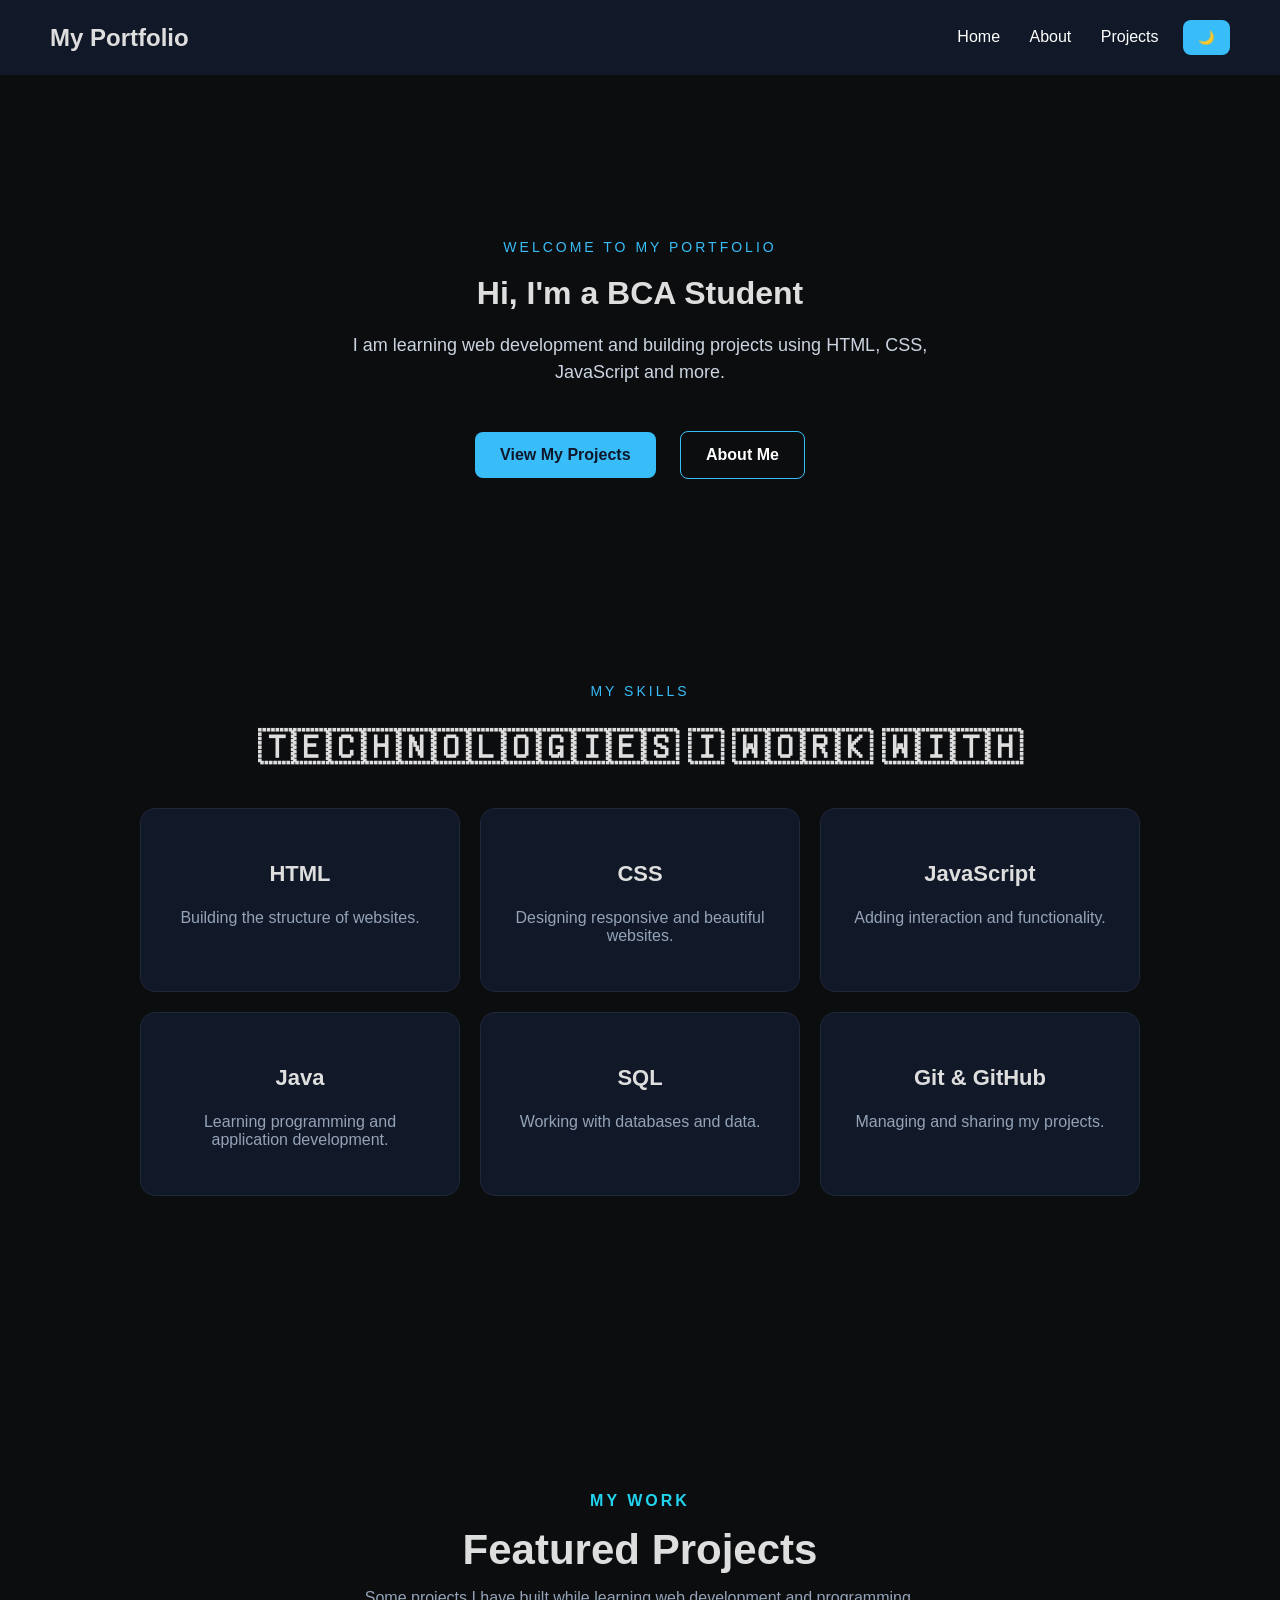
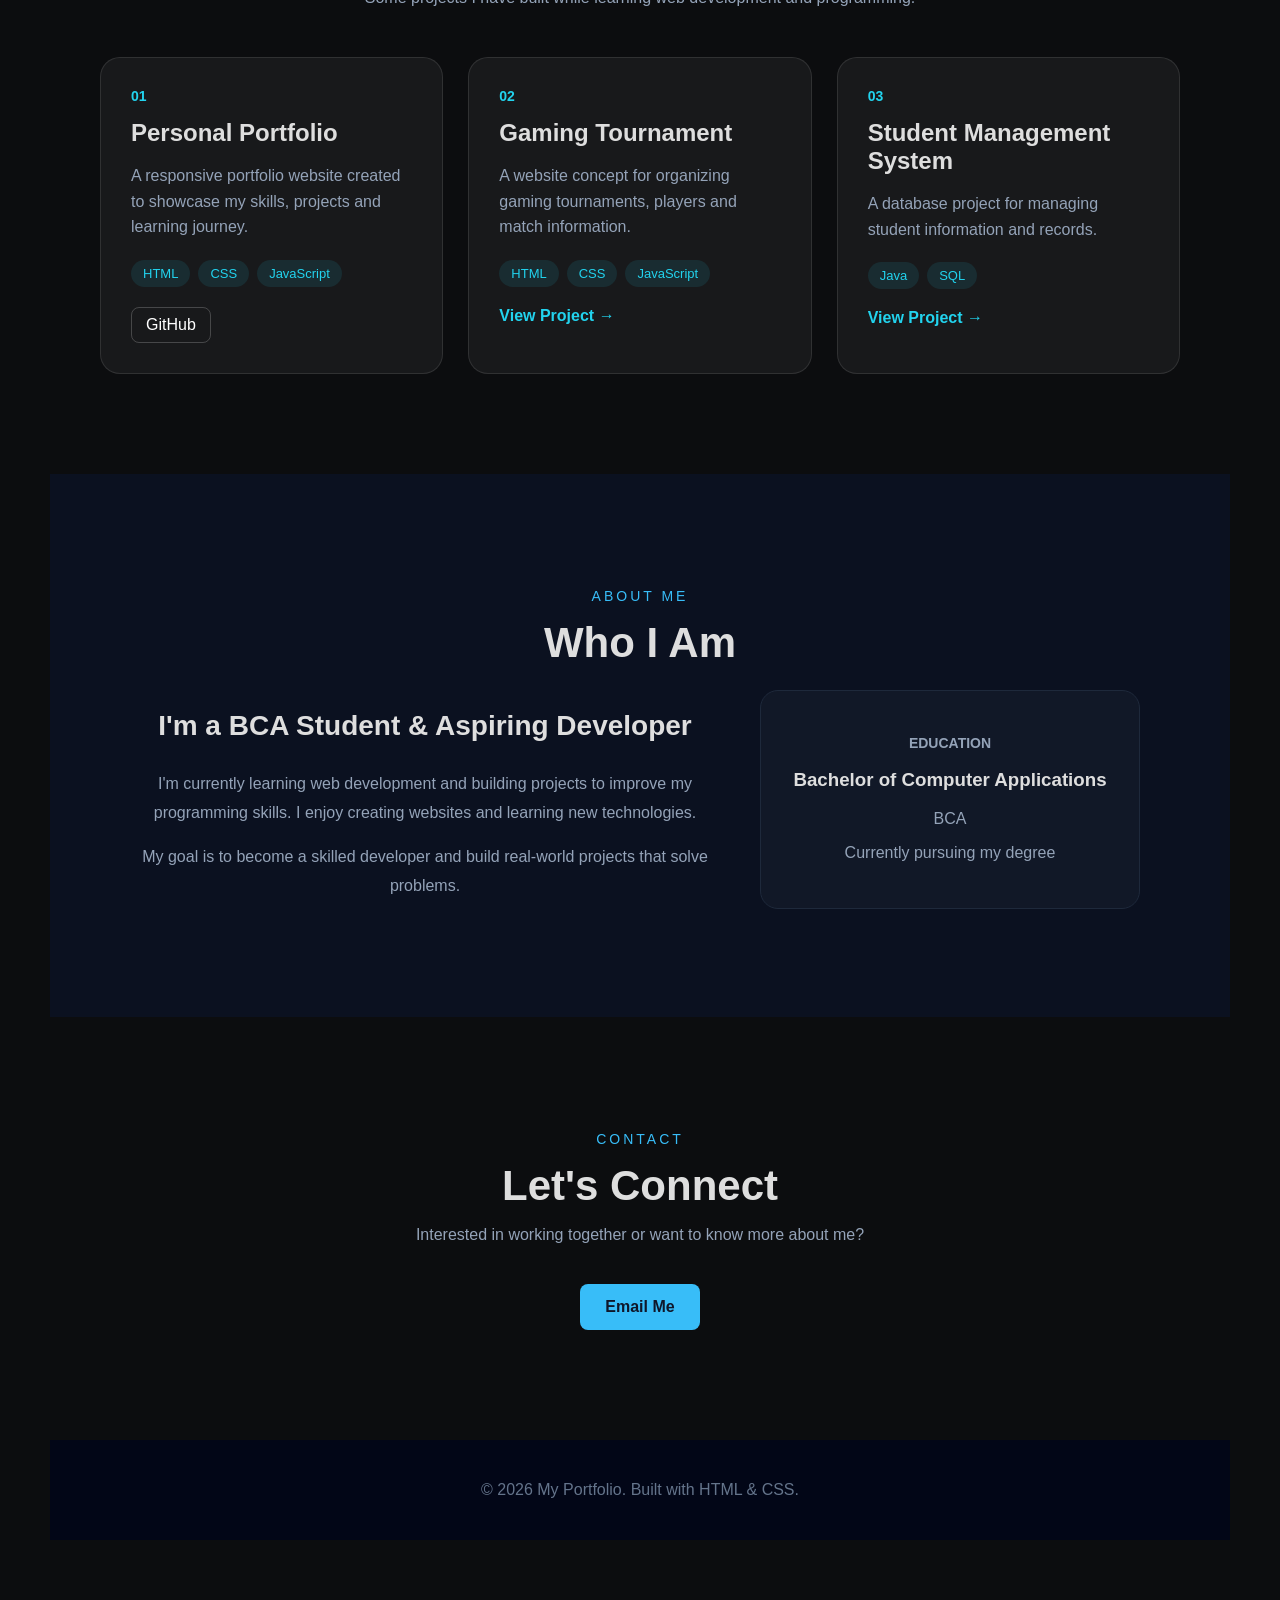
==== index.html @ 9eb013af "Add portfolio and todo project" ====
<!DOCTYPE html>
<html lang="en">
<head>
    <meta charset="UTF-8">
    <meta name="viewport" content="width=device-width, initial-scale=1.0">
    <title>Document</title>
    <link rel="stylesheet" href="style.css">
</head>
<body>
    <nav>
    <h2>My Portfolio</h2>

    <button id="menu-btn">☰</button>

    <div id="nav-links">
        <a href="index.html">Home</a>
        <a href="about.html">About</a>
        <a href="projects.html">Projects</a>

        <button id="theme-btn">🌙</button>
    </div>
</nav>

<section class="hero">

    <p class="welcome">WELCOME TO MY PORTFOLIO</p>

    <h1>Hi, I'm a BCA Student </h1>

    <p class="hero-text">
        I am learning web development and building projects
        using HTML, CSS, JavaScript and more.
    </p>

    <div class="hero-buttons">
        <a href="projects.html" class="btn">View My Projects</a>
        <a href="about.html" class="btn secondary">About Me</a>
    </div>

</section>
<section class="skills">

    <p class="section-title">MY SKILLS</p>

    <h2>🇹​​🇪​​🇨​​🇭​​🇳​​🇴​​🇱​​🇴​​🇬​​🇮​​🇪​​🇸​ ​🇮​ ​🇼​​🇴​​🇷​​🇰​ ​🇼​​🇮​​🇹​​🇭​</h2>

    <div class="skills-container">

        <div class="skill-card">
            <h3>HTML</h3>
            <p>Building the structure of websites.</p>
        </div>

        <div class="skill-card">
            <h3>CSS</h3>
            <p>Designing responsive and beautiful websites.</p>
        </div>

        <div class="skill-card">
            <h3>JavaScript</h3>
            <p>Adding interaction and functionality.</p>
        </div>

        <div class="skill-card">
            <h3>Java</h3>
            <p>Learning programming and application development.</p>
        </div>

        <div class="skill-card">
            <h3>SQL</h3>
            <p>Working with databases and data.</p>
        </div>

        <div class="skill-card">
            <h3>Git & GitHub</h3>
            <p>Managing and sharing my projects.</p>
        </div>

    </div>

</section>
<section class="projects">
    <section class="projects" id="projects">

    <p class="section-label">MY WORK</p>

    <h2>Featured Projects</h2>

    <p class="section-description">
        Some projects I have built while learning web development
        and programming.
    </p>

    <div class="projects-container">

        <!-- Project 1 -->
        <div class="project-card">

            <div class="project-number">01</div>

            <h3>Personal Portfolio</h3>

            <p>
                A responsive portfolio website created to showcase
                my skills, projects and learning journey.
            </p>

            <div class="tech">
                <span>HTML</span>
                <span>CSS</span>
                <span>JavaScript</span>
            </div>

            <div class="project-buttons">

    <a
        href="#"
        class="github-link"
    >
        GitHub
    </a>

</div>
        </div>


        <!-- Project 2 -->
        <div class="project-card">

            <div class="project-number">02</div>

            <h3>Gaming Tournament</h3>

            <p>
                A website concept for organizing gaming tournaments,
                players and match information.
            </p>

            <div class="tech">
                <span>HTML</span>
                <span>CSS</span>
                <span>JavaScript</span>
            </div>

            <a href="projects.html" class="project-link">
                View Project →
            </a>

        </div>


        <!-- Project 3 -->
        <div class="project-card">

            <div class="project-number">03</div>

            <h3>Student Management System</h3>

            <p>
                A database project for managing student information
                and records.
            </p>

            <div class="tech">
                <span>Java</span>
                <span>SQL</span>
            </div>

            <a href="projects.html" class="project-link">
                View Project →
            </a>

        </div>

    </div>

</section>

<section class="about">

    <p class="section-title">ABOUT ME</p>

    <h2>Who I Am</h2>

    <div class="about-container">

        <div class="about-text">
            <h3>I'm a BCA Student & Aspiring Developer</h3>

            <p>
                I'm currently learning web development and
                building projects to improve my programming skills.
                I enjoy creating websites and learning new
                technologies.
            </p>

            <p>
                My goal is to become a skilled developer and
                build real-world projects that solve problems.
            </p>
        </div>

        <div class="education-card">
            <p class="project-number">EDUCATION</p>

            <h3>Bachelor of Computer Applications</h3>

            <p>BCA</p>
            <p>Currently pursuing my degree</p>
        </div>

    </div>

</section>
<section class="contact">

    <p class="section-title">CONTACT</p>

    <h2>Let's Connect</h2>

    <p>
        Interested in working together or want to know more about me?
    </p>

    <a href="mailto:your-shankart563@gmail.com" class="btn">
        Email Me
    </a>

</section>
<footer>
    <p>© 2026 My Portfolio. Built with HTML & CSS.</p>
</footer>
<script src="script.js"></script>
</body>
</html>
---- style.css ----
body {
    margin: 0;
    background-color: #0c0d0f;
    color: rgb(222, 222, 222);
    font-family: Arial, sans-serif;
}

nav {
    display: flex;
    justify-content: space-between;
    align-items: center;
    padding: 20px 50px;
    background-color: #111827;
}

nav h2 {
    margin: 0;
}

nav a {
    color: white;
    text-decoration: none;
    margin-left: 25px;
}

nav a:hover {
    color: #29667f;
}
.hero {
    text-align: center;
    padding: 150px 20px 100px;
}

.welcome {
    color: #38bdf8;
    font-size: 14px;
    letter-spacing: 3px;
}

.hero h1 {
    font-size: 32px;
    margin: 20px 0;
}

.hero-text {
    max-width: 600px;
    margin: auto;
    color: #cbd5e1;
    font-size: 18px;
    line-height: 1.5;
}

.hero-buttons {
    margin-top: 35px;
}

.btn {
    display: inline-block;
    padding: 14px 25px;
    margin: 10px;
    background-color: #38bdf8;
    color: #0f172a;
    text-decoration: none;
    border-radius: 8px;
    font-weight: bold;
}

.btn:hover {
    transform: translateY(-3px);
}

.secondary {
    background-color: transparent;
    color: white;
    border: 1px solid #38bdf8;
}
.skills {
    padding: 80px 50px;
    text-align: center;
}

.section-title {
    color: #38bdf8;
    letter-spacing: 3px;
    font-size: 14px;
}

.skills h2 {
    font-size: 35px;
    margin-bottom: 40px;
}

.skills-container {
    max-width: 1000px;
    margin: auto;
    display: grid;
    grid-template-columns: repeat(3, 1fr);
    gap: 20px;
}

.skill-card {
    background-color: #111827;
    border: 1px solid #1e293b;
    border-radius: 15px;
    padding: 30px;
    transition: 0.3s;
}

.skill-card h3 {
    font-size: 22px;
}

.skill-card p {
    color: #94a3b8;
}

.skill-card:hover {
    transform: translateY(-8px);
    border-color: #38bdf8;
}
.projects {
    padding: 100px 50px;
    text-align: center;
}

.projects h2 {
    font-size: 40px;
    margin-bottom: 50px;
}

.projects-container {
    max-width: 1100px;
    margin: auto;
    display: grid;
    grid-template-columns: repeat(3, 1fr);
    gap: 25px;
}

.project-card {
    background: #111827;
    border: 1px solid #1e293b;
    border-radius: 18px;
    text-align: left;
    transition: 0.3s;
}

.project-content {
    padding: 30px;
}

.project-number {
    color: #38bdf8;
    font-weight: bold;
}

.project-card h3 {
    font-size: 24px;
}

.project-card p {
    color: #94a3b8;
    line-height: 1.6;
}

.tech {
    display: flex;
    flex-wrap: wrap;
    gap: 8px;
    margin: 25px 0;
}

.tech span {
    background: #1e293b;
    color: #38bdf8;
    padding: 6px 10px;
    border-radius: 6px;
    font-size: 13px;
}

.project-link {
    color: white;
    text-decoration: none;
    font-weight: bold;
}

.project-link:hover {
    color: #38bdf8;
}

.project-card:hover {
    transform: translateY(-8px);
    border-color: #38bdf8;
}
.about {
    padding: 100px 50px;
    background: #0b1120;
}

.about > h2,
.about > .section-title {
    text-align: center;
}

.about h2 {
    font-size: 40px;
    margin-bottom: 50px;
}

.about-container {
    max-width: 1000px;
    margin: auto;
    display: grid;
    grid-template-columns: 1.5fr 1fr;
    gap: 50px;
    align-items: center;
}

.about-text h3 {
    font-size: 28px;
}

.about-text p {
    color: #94a3b8;
    line-height: 1.8;
}

.education-card {
    background: #111827;
    border: 1px solid #1e293b;
    padding: 30px;
    border-radius: 18px;
}

.education-card p {
    color: #94a3b8;
}
.contact {
    padding: 100px 20px;
    text-align: center;
}

.contact h2 {
    font-size: 40px;
}

.contact > p:not(.section-title) {
    color: #94a3b8;
    margin-bottom: 30px;
}
footer {
    padding: 25px;
    text-align: center;
    background: #020617;
    color: #64748b;
}
/* Mobile Responsive Design */

@media (max-width: 768px) {

    nav {
        padding: 20px;
        flex-direction: column;
        gap: 15px;
    }

    nav a {
        margin-left: 10px;
        margin-right: 10px;
    }

    .hero {
        padding: 100px 20px 70px;
    }

    .hero h1 {
        font-size: 40px;
    }

    .hero-text {
        font-size: 16px;
    }

    .skills {
        padding: 70px 20px;
    }

    .skills-container {
        grid-template-columns: 1fr;
    }

    .projects {
        padding: 70px 20px;
    }

    .projects-container {
        grid-template-columns: 1fr;
    }

    .about {
        padding: 70px 20px;
    }

    .about-container {
        grid-template-columns: 1fr;
        gap: 30px;
    }

    .contact {
        padding: 70px 20px;
    }

}
#theme-btn {
    padding: 10px 15px;
    border: none;
    border-radius: 8px;
    background: #38bdf8;
    color: white;
    cursor: pointer;
    margin-left: 20px;
}

#theme-btn:hover {
    opacity: 0.8;
}
.light-mode {
    background: rgb(128, 153, 181);
    color: black;
}

.light-mode nav {
    background: #dddddd;
}

.light-mode .skill-card,
.light-mode .project-card,
.light-mode .education-card {
    background: #f0f0f0;
    color: black;
}
#menu-btn {
    display: none;
    background: transparent;
    color: white;
    border: none;
    font-size: 28px;
    cursor: pointer;
}
#menu-btn {
    display: none;
    background: transparent;
    color: white;
    border: none;
    font-size: 28px;
    cursor: pointer;
}
@media (max-width: 768px) {

    nav {
        position: relative;
        flex-direction: row;
        flex-wrap: wrap;
        padding: 20px;
    }

    #menu-btn {
        display: block;
        margin-left: auto;
    }

    #nav-links {
        display: none;
        width: 100%;
        flex-direction: column;
        align-items: center;
        gap: 20px;
        padding: 20px 0;
    }

    #nav-links.active {
        display: flex;
    }

    nav a {
        margin: 0;
    }

    #theme-btn {
        margin-left: 0;
    }

    .hero {
        padding: 80px 20px 70px;
    }

    .hero h1 {
        font-size: 40px;
    }

    .skills-container {
        grid-template-columns: 1fr;
    }

    .projects-container {
        grid-template-columns: 1fr;
    }

    .about-container {
        grid-template-columns: 1fr;
    }
}
.projects {
    padding: 70px 15px;
}

.projects h2 {
    font-size: 32px;
}

.projects-container {
    grid-template-columns: 1fr;
    gap: 20px;
}

.project-content {
    padding: 25px;
}
.projects-page {
    padding: 100px 50px;
    text-align: center;
    min-height: 70vh;
}

.projects-page h1 {
    font-size: 50px;
    margin: 15px 0;
}

.projects-intro {
    max-width: 600px;
    margin: 0 auto 60px;
    color: #94a3b8;
    line-height: 1.7;
}
.projects-page {
    padding: 70px 15px;
}

.projects-page h1 {
    font-size: 38px;
}

.projects-intro {
    font-size: 16px;
}
.projects {
    padding: 100px 50px;
    text-align: center;
}

.section-label {
    color: #22d3ee;
    font-weight: bold;
    letter-spacing: 3px;
}

.projects h2 {
    font-size: 42px;
    margin: 15px 0;
}

.section-description {
    max-width: 600px;
    margin: 0 auto 50px;
    color: #94a3b8;
}

.projects-container {
    max-width: 1100px;
    margin: auto;

    display: grid;
    grid-template-columns: repeat(3, 1fr);

    gap: 25px;
}

.project-card {
    padding: 30px;
    text-align: left;

    background: rgba(255, 255, 255, 0.05);

    border: 1px solid rgba(255, 255, 255, 0.1);

    border-radius: 20px;

    transition: 0.3s;
}

.project-card:hover {
    transform: translateY(-10px);
}

.project-number {
    color: #22d3ee;
    font-size: 14px;
    font-weight: bold;
}

.project-card h3 {
    font-size: 24px;
    margin: 15px 0;
}

.project-card p {
    color: #94a3b8;
    line-height: 1.6;
}

.tech {
    display: flex;
    flex-wrap: wrap;
    gap: 8px;
    margin: 20px 0;
}

.tech span {
    padding: 6px 12px;

    border-radius: 20px;

    background: rgba(34, 211, 238, 0.1);

    color: #22d3ee;

    font-size: 13px;
}

.project-link {
    color: #22d3ee;
    text-decoration: none;
    font-weight: bold;
}
/* =========================
   PROJECTS PAGE
========================= */

.projects-page {
    min-height: 80vh;
    padding: 100px 50px;
    text-align: center;
}

.projects-page h1 {
    font-size: 52px;
    margin: 15px 0;
}

.projects-intro {
    max-width: 650px;
    margin: 0 auto 60px;
    color: #94a3b8;
    line-height: 1.7;
}

.projects-page .projects-container {
    max-width: 1100px;
    margin: 0 auto;

    display: grid;
    grid-template-columns: repeat(3, 1fr);

    gap: 25px;
}

.projects-page .project-card {
    padding: 30px;
    text-align: left;

    background: rgba(255, 255, 255, 0.05);

    border: 1px solid rgba(255, 255, 255, 0.1);

    border-radius: 20px;

    transition: 0.3s ease;
}

.projects-page .project-card:hover {
    transform: translateY(-8px);
}

.projects-page .project-number {
    color: #22d3ee;
    font-weight: bold;
    font-size: 14px;
}

.projects-page .project-card h2 {
    margin: 15px 0;
}

.projects-page .project-card p {
    color: #94a3b8;
    line-height: 1.6;
}

.projects-page .tech {
    display: flex;
    flex-wrap: wrap;
    gap: 8px;
    margin: 20px 0;
}

.projects-page .tech span {
    padding: 6px 12px;

    border-radius: 20px;

    background: rgba(34, 211, 238, 0.1);

    color: #22d3ee;

    font-size: 13px;
}

.projects-page .project-link {
    color: #22d3ee;
    text-decoration: none;
    font-weight: bold;
}

.projects-page .project-link:hover {
    text-decoration: underline;
}
.projects-page {
    padding: 70px 15px;
}

.projects-page h1 {
    font-size: 38px;
}

.projects-intro {
    font-size: 16px;
    margin-bottom: 40px;
}

.projects-page .projects-container {
    grid-template-columns: 1fr;
}

.projects-page .project-card {
    padding: 25px;
}
.project-buttons {
    display: flex;
    align-items: center;
    gap: 15px;
    margin-top: 20px;
}

.github-link {
    display: inline-block;
    padding: 8px 14px;

    border: 1px solid rgba(255, 255, 255, 0.2);
    border-radius: 8px;

    color: white;
    text-decoration: none;

    transition: 0.3s;
}

.github-link:hover {
    border-color: #22d3ee;
    color: #22d3ee;
}
.project-buttons {
    flex-wrap: wrap;
}
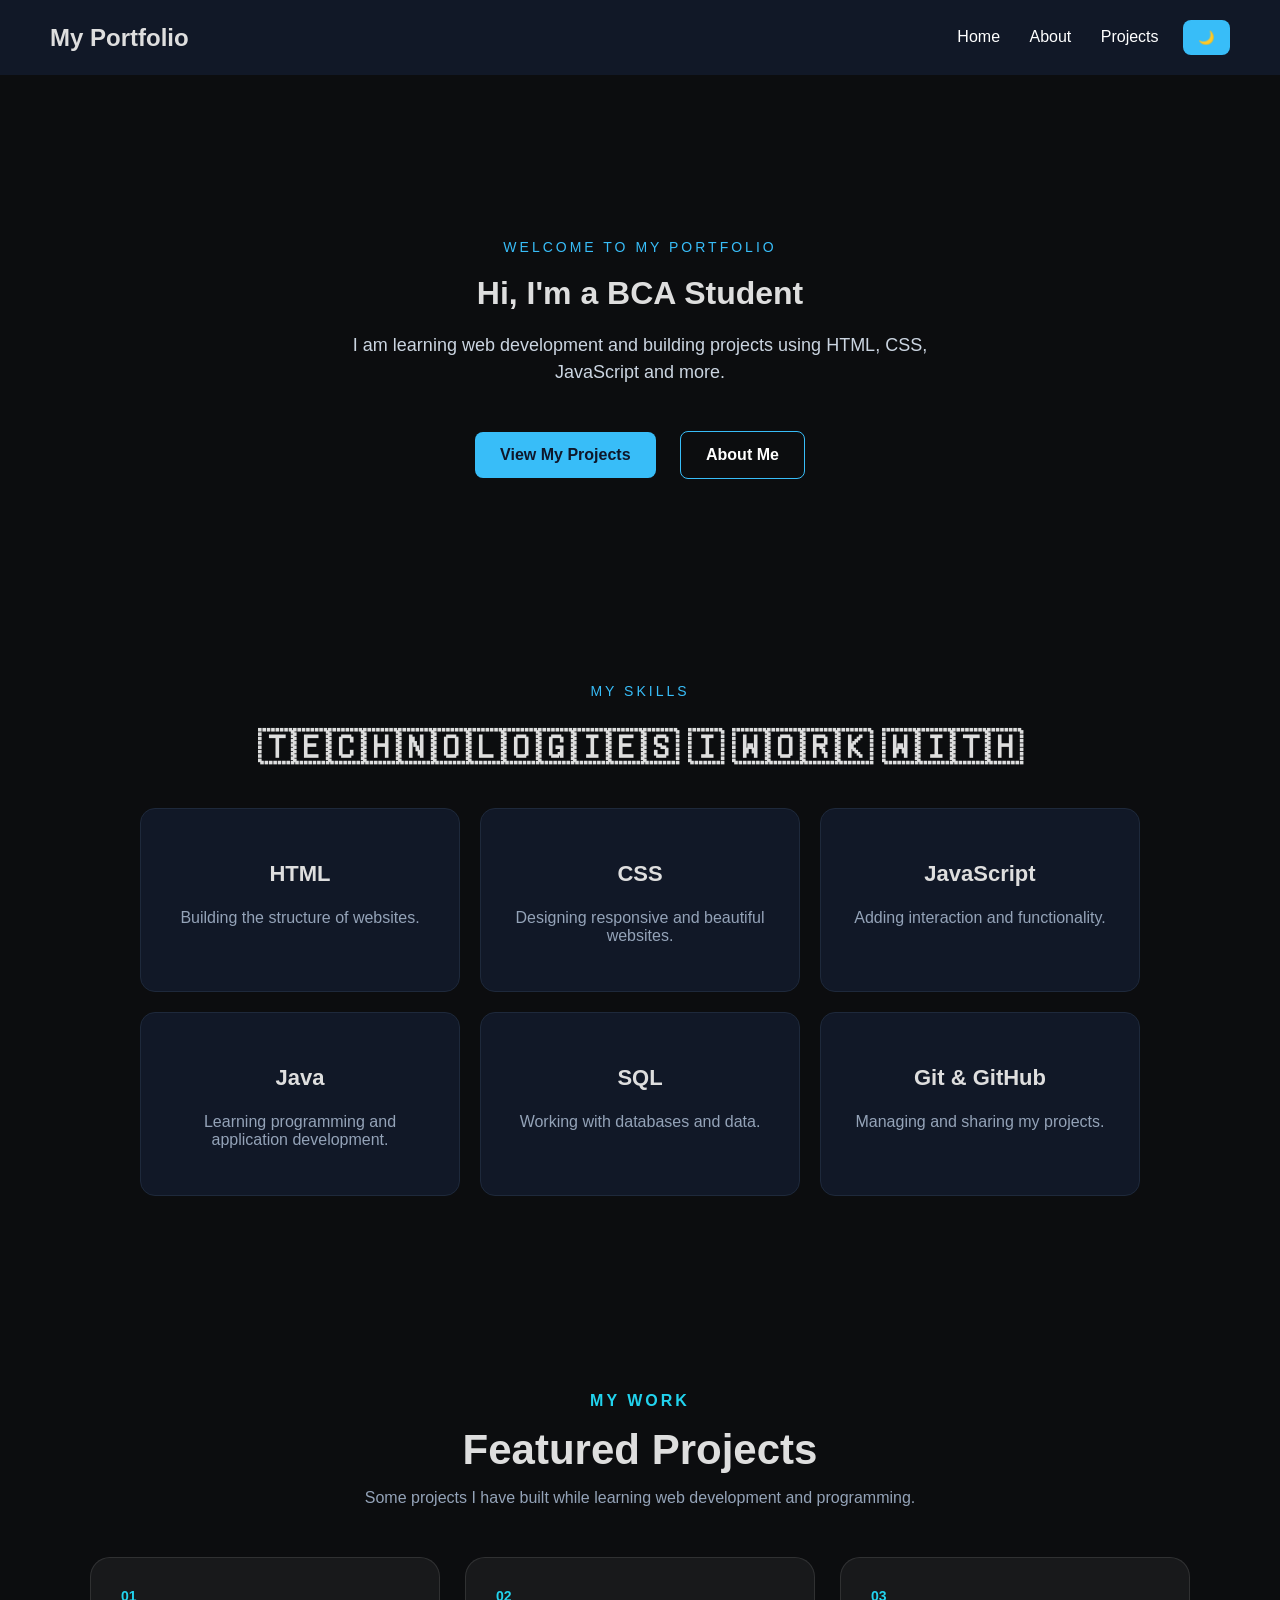
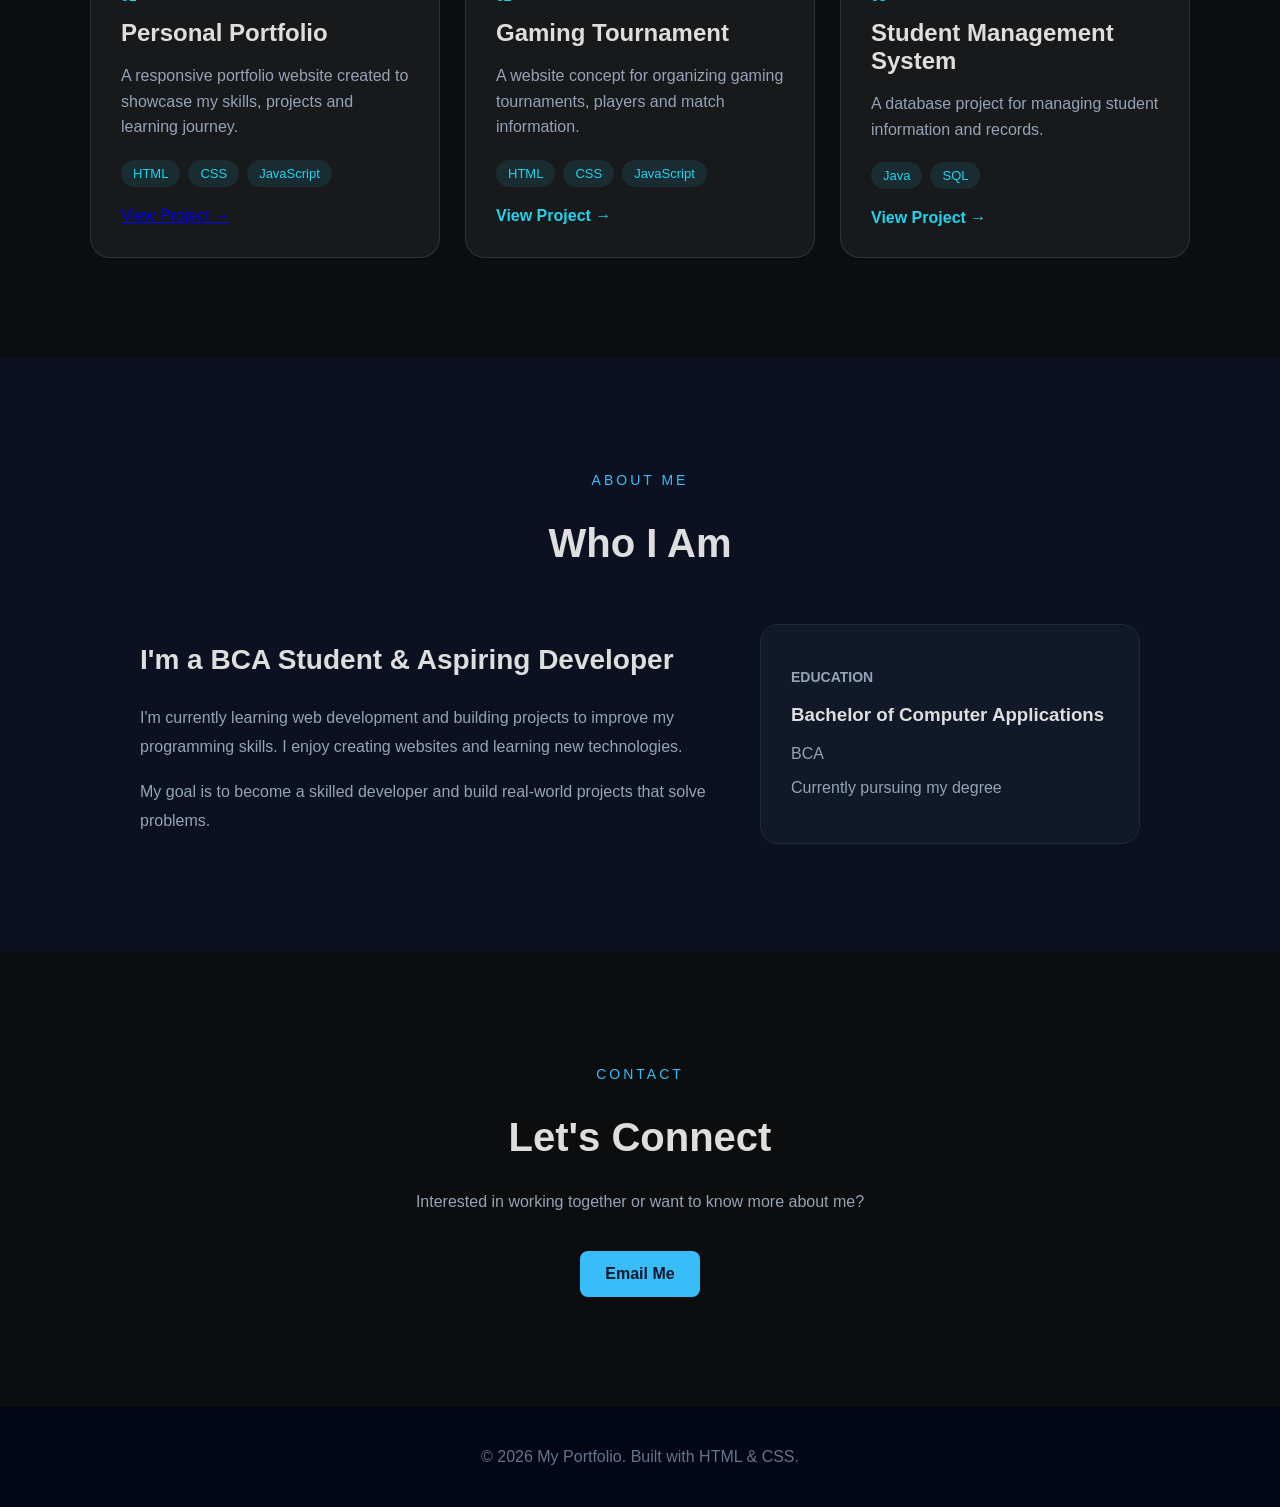
==== commit 01ac92b9: "Update portfolio and todo project" ====
--- a/index.html
+++ b/index.html
@@ -14,7 +14,7 @@
 
     <div id="nav-links">
         <a href="index.html">Home</a>
-        <a href="about.html">About</a>
+        <a href="#about">About</a>
         <a href="projects.html">Projects</a>
 
         <button id="theme-btn">🌙</button>
@@ -79,8 +79,7 @@
     </div>
 
 </section>
-<section class="projects">
-    <section class="projects" id="projects">
+<section class="projects" id="projects">
 
     <p class="section-label">MY WORK</p>
 
@@ -111,17 +110,10 @@
                 <span>JavaScript</span>
             </div>
 
-            <div class="project-buttons">
-
-    <a
-        href="#"
-        class="github-link"
-    >
-        GitHub
-    </a>
-
+<div class="project-buttons">
+    <a href="todo-project/index.html">View Project →</a>
 </div>
-        </div>
+</div>
 
 
         <!-- Project 2 -->
@@ -176,7 +168,7 @@
 
 </section>
 
-<section class="about">
+<section class="about" id="about">
 
     <p class="section-title">ABOUT ME</p>
 
--- a/style.css
+++ b/style.css
@@ -680,4 +680,84 @@
 }
 .project-buttons {
     flex-wrap: wrap;
+}
+
+.project-links {
+    display: flex;
+    gap: 15px;
+    margin-top: 20px;
+}
+
+.project-links a {
+    color: #00ffff;
+    text-decoration: none;
+    font-weight: 600;
+    transition: 0.3s ease;
+}
+
+.project-links a:hover {
+    color: #ffffff;
+    text-decoration: underline;
+}
+
+.project-links {
+    display: flex;
+    gap: 15px;
+    margin-top: 20px;
+}
+
+.project-links a {
+    display: inline-block;
+    padding: 10px 18px;
+    border: 1px solid #00ffff;
+    border-radius: 8px;
+    color: #00ffff;
+    text-decoration: none;
+    font-weight: 600;
+    transition: 0.3s ease;
+}
+
+.project-links a:hover {
+    background: #00ffff;
+    color: #111;
+    box-shadow: 0 0 15px #00ffff;
+}
+
+/* Light theme contrast overrides */
+.light-mode nav a,
+.light-mode #menu-btn {
+    color: #0f172a;
+}
+
+.light-mode .secondary {
+    color: #0f172a;
+}
+
+.light-mode .about {
+    background: #e2e8f0;
+}
+
+.light-mode footer {
+    background: #cbd5e1;
+    color: #334155;
+}
+
+.light-mode .hero-text,
+.light-mode .skill-card p,
+.light-mode .project-card p,
+.light-mode .about-text p,
+.light-mode .education-card p,
+.light-mode .contact > p:not(.section-title),
+.light-mode .section-description,
+.light-mode .projects-intro {
+    color: #475569;
+}
+
+.light-mode .tech span {
+    background: #dbeafe;
+    color: #075985;
+}
+
+.light-mode .project-link {
+    color: #075985;
 }
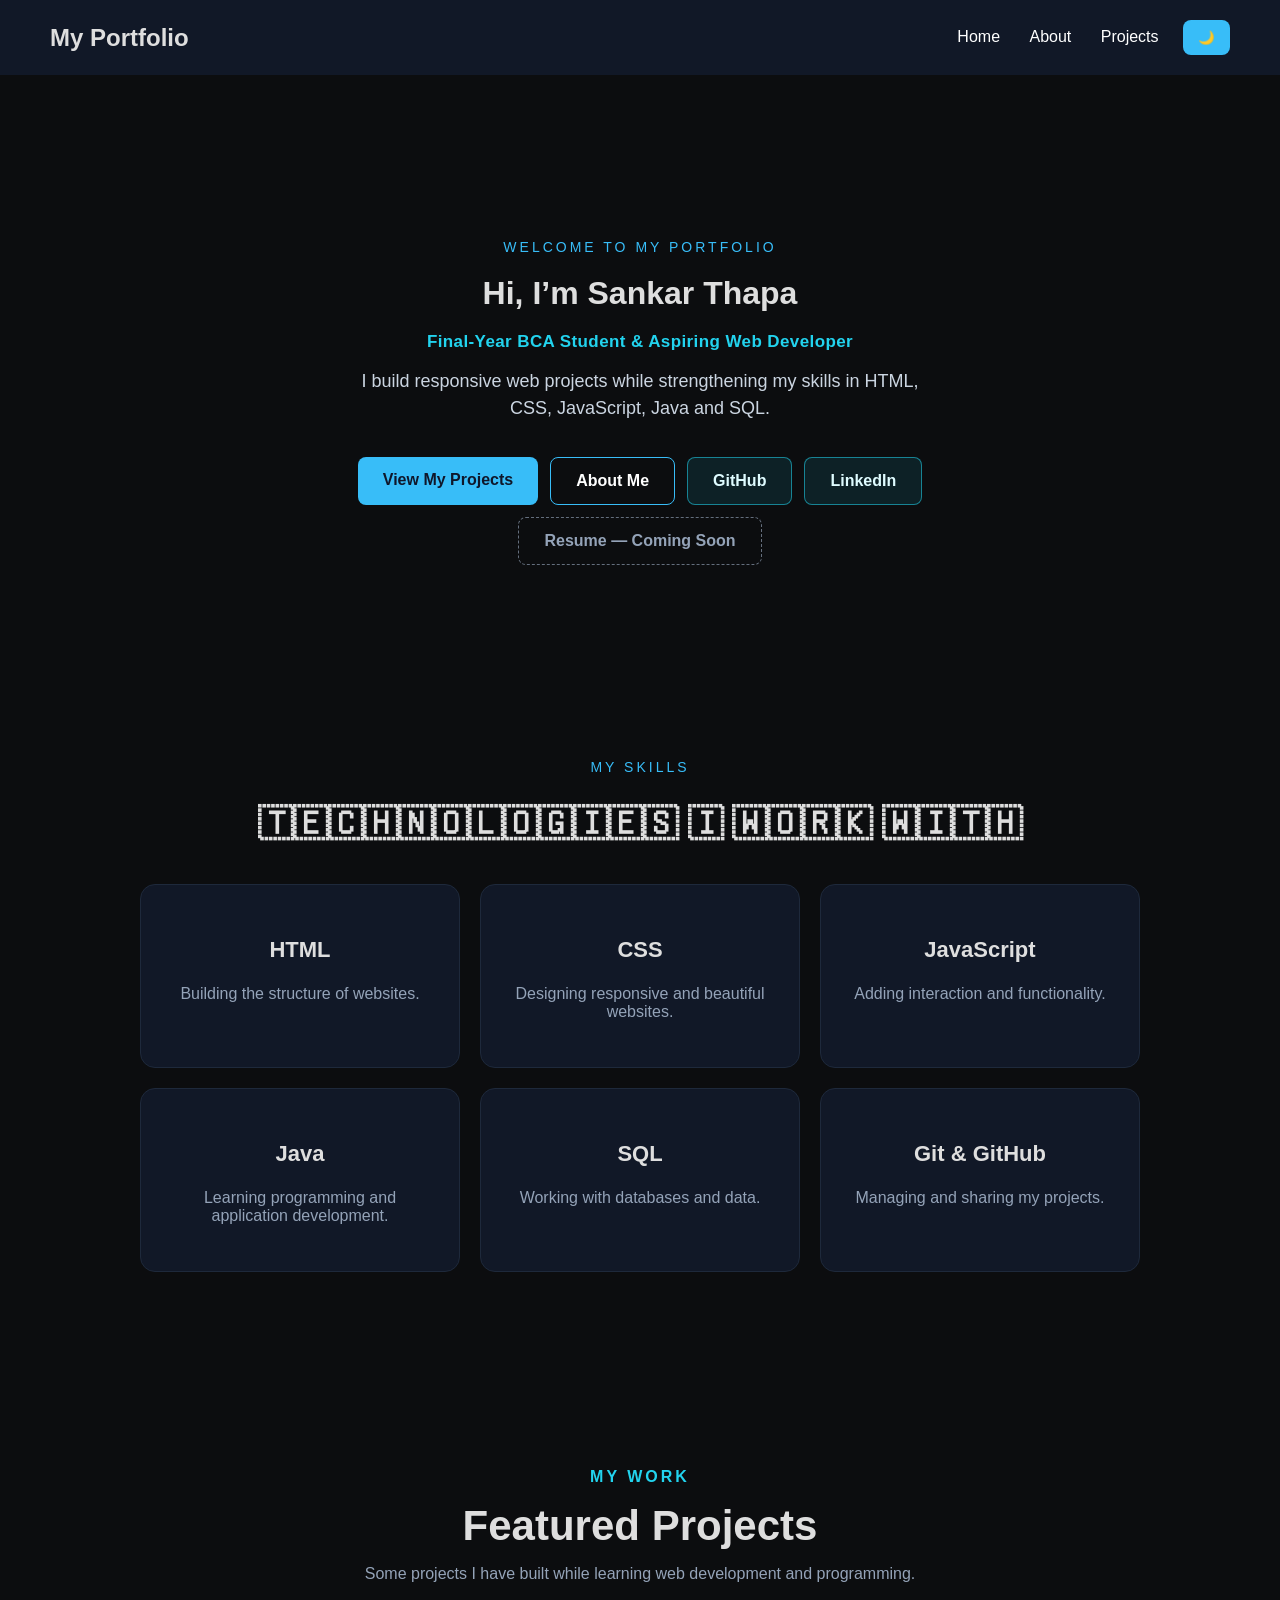
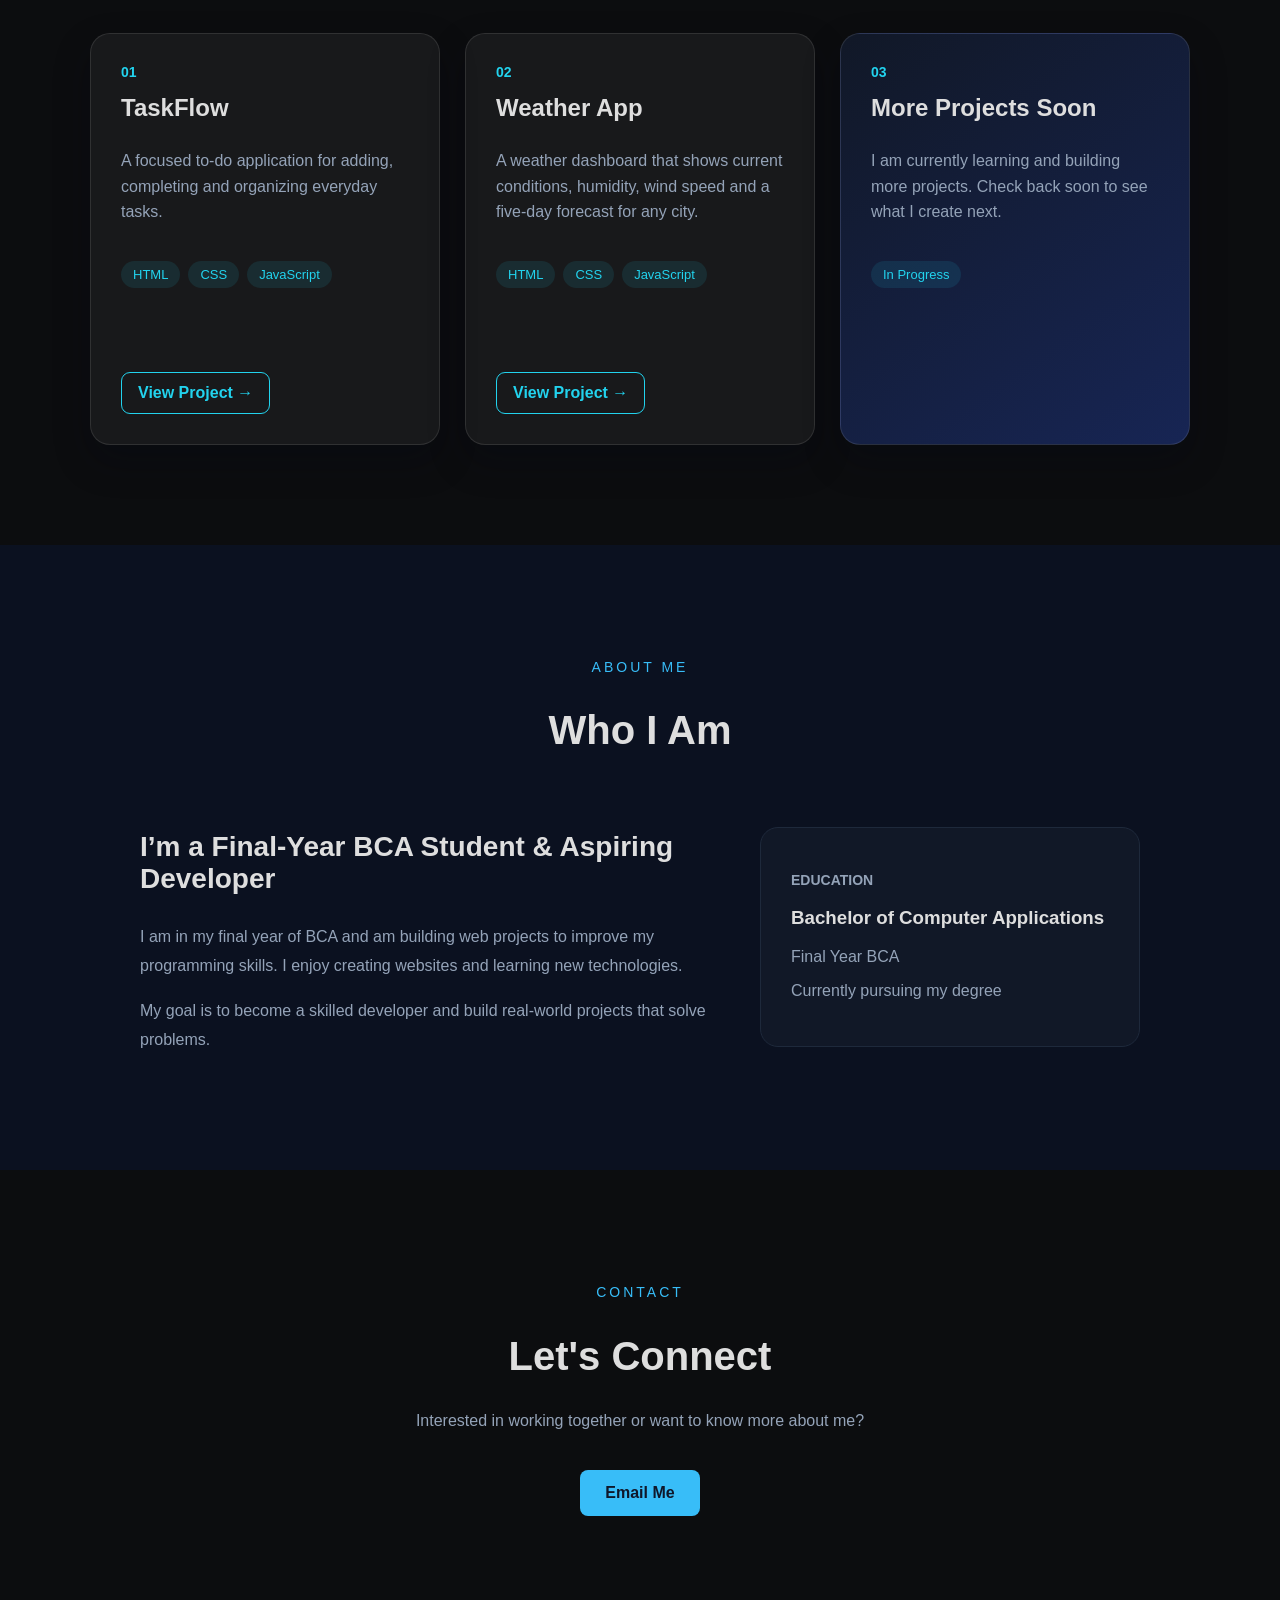
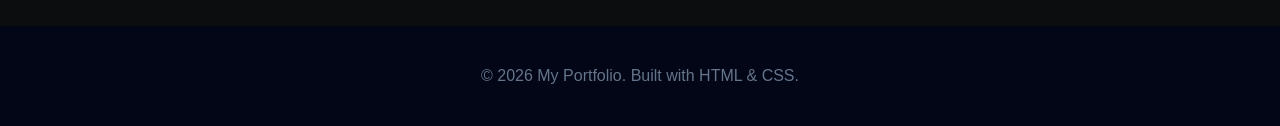
==== commit ceff2e0d: "Add weather app and project previews" ====
--- a/index.html
+++ b/index.html
@@ -3,7 +3,7 @@
 <head>
     <meta charset="UTF-8">
     <meta name="viewport" content="width=device-width, initial-scale=1.0">
-    <title>Document</title>
+    <title>Sankar Thapa | BCA Portfolio</title>
     <link rel="stylesheet" href="style.css">
 </head>
 <body>
@@ -25,16 +25,21 @@
 
     <p class="welcome">WELCOME TO MY PORTFOLIO</p>
 
-    <h1>Hi, I'm a BCA Student </h1>
+    <h1>Hi, I’m Sankar Thapa</h1>
+
+    <p class="hero-role">Final-Year BCA Student &amp; Aspiring Web Developer</p>
 
     <p class="hero-text">
-        I am learning web development and building projects
-        using HTML, CSS, JavaScript and more.
+        I build responsive web projects while strengthening my skills in
+        HTML, CSS, JavaScript, Java and SQL.
     </p>
 
     <div class="hero-buttons">
         <a href="projects.html" class="btn">View My Projects</a>
-        <a href="about.html" class="btn secondary">About Me</a>
+        <a href="#about" class="btn secondary">About Me</a>
+        <a href="https://github.com/maybeShankar" class="btn social-btn" target="_blank" rel="noopener noreferrer">GitHub</a>
+        <a href="https://www.linkedin.com/in/sankar-thapa-2b6131431?utm_source=share_via&utm_content=profile&utm_medium=member_android" class="btn social-btn" target="_blank" rel="noopener noreferrer">LinkedIn</a>
+        <span class="btn resume-soon" aria-disabled="true" title="A resume will be added here soon">Resume — Coming Soon</span>
     </div>
 
 </section>
@@ -92,76 +97,53 @@
 
     <div class="projects-container">
 
-        <!-- Project 1 -->
+        <!-- Project 1: TaskFlow -->
         <div class="project-card">
-
             <div class="project-number">01</div>
-
-            <h3>Personal Portfolio</h3>
-
-            <p>
-                A responsive portfolio website created to showcase
-                my skills, projects and learning journey.
-            </p>
-
+            <h3>TaskFlow</h3>
+            <p>
+                A focused to-do application for adding, completing and
+                organizing everyday tasks.
+            </p>
             <div class="tech">
                 <span>HTML</span>
                 <span>CSS</span>
                 <span>JavaScript</span>
             </div>
-
-<div class="project-buttons">
-    <a href="todo-project/index.html">View Project →</a>
-</div>
-</div>
-
-
-        <!-- Project 2 -->
+            <a href="todo-project/index.html" class="project-link">
+                View Project →
+            </a>
+        </div>
+
+        <!-- Project 2: Weather App -->
         <div class="project-card">
-
             <div class="project-number">02</div>
-
-            <h3>Gaming Tournament</h3>
-
-            <p>
-                A website concept for organizing gaming tournaments,
-                players and match information.
-            </p>
-
+            <h3>Weather App</h3>
+            <p>
+                A weather dashboard that shows current conditions, humidity,
+                wind speed and a five-day forecast for any city.
+            </p>
             <div class="tech">
                 <span>HTML</span>
                 <span>CSS</span>
                 <span>JavaScript</span>
             </div>
-
-            <a href="projects.html" class="project-link">
+            <a href="../weather-app/index.html" class="project-link">
                 View Project →
             </a>
-
-        </div>
-
-
-        <!-- Project 3 -->
+        </div>
+
+        <!-- Project 3: Coming Soon -->
         <div class="project-card">
-
             <div class="project-number">03</div>
-
-            <h3>Student Management System</h3>
-
-            <p>
-                A database project for managing student information
-                and records.
-            </p>
-
+            <h3>More Projects Soon</h3>
+            <p>
+                I am currently learning and building more projects. Check back
+                soon to see what I create next.
+            </p>
             <div class="tech">
-                <span>Java</span>
-                <span>SQL</span>
+                <span>In Progress</span>
             </div>
-
-            <a href="projects.html" class="project-link">
-                View Project →
-            </a>
-
         </div>
 
     </div>
@@ -177,13 +159,12 @@
     <div class="about-container">
 
         <div class="about-text">
-            <h3>I'm a BCA Student & Aspiring Developer</h3>
-
-            <p>
-                I'm currently learning web development and
-                building projects to improve my programming skills.
-                I enjoy creating websites and learning new
-                technologies.
+            <h3>I’m a Final-Year BCA Student & Aspiring Developer</h3>
+
+            <p>
+                I am in my final year of BCA and am building web projects to
+                improve my programming skills. I enjoy creating websites and
+                learning new technologies.
             </p>
 
             <p>
@@ -197,7 +178,7 @@
 
             <h3>Bachelor of Computer Applications</h3>
 
-            <p>BCA</p>
+            <p>Final Year BCA</p>
             <p>Currently pursuing my degree</p>
         </div>
 
--- a/style.css
+++ b/style.css
@@ -760,4 +760,213 @@
 
 .light-mode .project-link {
     color: #075985;
+}
+
+/* Featured project polish */
+.projects .project-card {
+    position: relative;
+    display: flex;
+    min-height: 350px;
+    padding: 30px;
+    flex-direction: column;
+    overflow: hidden;
+    box-shadow: 0 16px 36px rgba(2, 6, 23, 0.28);
+}
+
+.projects .project-card::before {
+    position: absolute;
+    top: 0;
+    right: 0;
+    left: 0;
+    height: 4px;
+    content: "";
+    background: linear-gradient(90deg, #22d3ee, #818cf8);
+    transform: scaleX(0);
+    transform-origin: left;
+    transition: transform 0.3s ease;
+}
+
+.projects .project-card:hover::before {
+    transform: scaleX(1);
+}
+
+.projects .project-card h3 {
+    margin: 14px 0 10px;
+}
+
+.projects .project-card .project-link {
+    width: fit-content;
+    margin-top: auto;
+    padding: 11px 16px;
+    border: 1px solid #22d3ee;
+    border-radius: 9px;
+    color: #22d3ee;
+    transition: background 0.25s ease, color 0.25s ease, transform 0.25s ease;
+}
+
+.projects .project-card .project-link:hover {
+    background: #22d3ee;
+    color: #0f172a;
+    transform: translateX(4px);
+}
+
+.projects .project-card:last-child {
+    background: linear-gradient(145deg, #111827, #172554);
+}
+
+.light-mode .projects .project-card .project-link {
+    color: #075985;
+    border-color: #075985;
+}
+
+.light-mode .projects .project-card .project-link:hover {
+    background: #075985;
+    color: #ffffff;
+}
+
+/* Projects page: responsive layout and richer project cards */
+.projects-page {
+    background:
+        radial-gradient(circle at 10% 10%, rgba(34, 211, 238, 0.12), transparent 30%),
+        radial-gradient(circle at 90% 20%, rgba(129, 140, 248, 0.12), transparent 28%);
+}
+
+.projects-page .projects-container {
+    grid-template-columns: repeat(2, minmax(0, 1fr));
+    max-width: 1000px;
+    align-items: stretch;
+}
+
+.projects-page .project-card {
+    position: relative;
+    display: flex;
+    min-height: 330px;
+    flex-direction: column;
+    border-color: rgba(34, 211, 238, 0.22);
+    box-shadow: 0 18px 40px rgba(2, 6, 23, 0.28);
+}
+
+.projects-page .project-card::before {
+    position: absolute;
+    top: 0;
+    right: 22px;
+    left: 22px;
+    height: 3px;
+    border-radius: 0 0 999px 999px;
+    content: "";
+    background: linear-gradient(90deg, #22d3ee, #818cf8);
+}
+
+.projects-page .project-card h2 {
+    font-size: 28px;
+}
+
+.projects-page .project-links,
+.projects-page .project-buttons {
+    margin-top: auto;
+}
+
+.projects-page .project-links a,
+.projects-page .project-buttons a {
+    padding: 11px 18px;
+    border: 1px solid #22d3ee;
+    border-radius: 9px;
+    color: #22d3ee;
+}
+
+.projects-page .project-links a:hover,
+.projects-page .project-buttons a:hover {
+    background: #22d3ee;
+    color: #0f172a;
+    box-shadow: 0 0 20px rgba(34, 211, 238, 0.38);
+    text-decoration: none;
+}
+
+.light-mode .projects-page {
+    background:
+        radial-gradient(circle at 10% 10%, rgba(14, 165, 233, 0.16), transparent 30%),
+        #f8fafc;
+}
+
+@media (max-width: 700px) {
+    .projects-page .projects-container {
+        grid-template-columns: 1fr;
+    }
+
+    .projects-page .project-card {
+        min-height: 0;
+    }
+}
+
+/* Portfolio identity and professional profile links */
+.hero-role {
+    margin: 0 0 16px;
+    color: #22d3ee;
+    font-size: 17px;
+    font-weight: 700;
+    letter-spacing: 0.4px;
+}
+
+.hero-buttons {
+    display: flex;
+    max-width: 760px;
+    margin: 35px auto 0;
+    flex-wrap: wrap;
+    justify-content: center;
+    gap: 12px;
+}
+
+.hero-buttons .btn {
+    margin: 0;
+}
+
+.social-btn {
+    border: 1px solid rgba(34, 211, 238, 0.55);
+    background: rgba(34, 211, 238, 0.1);
+    color: #dffcff;
+}
+
+.social-btn:hover {
+    background: #22d3ee;
+    color: #0f172a;
+}
+
+.resume-soon {
+    border: 1px dashed rgba(148, 163, 184, 0.65);
+    background: transparent;
+    color: #94a3b8;
+    cursor: not-allowed;
+}
+
+.light-mode .hero-role {
+    color: #075985;
+}
+
+.light-mode .social-btn {
+    border-color: #075985;
+    background: #e0f2fe;
+    color: #075985;
+}
+
+.light-mode .social-btn:hover {
+    background: #075985;
+    color: #ffffff;
+}
+
+@media (max-width: 520px) {
+    .hero-buttons .btn {
+        width: 100%;
+        max-width: 280px;
+    }
+}
+
+.project-image {
+    width: 100%;
+    height: 160px;
+    object-fit: contain;
+    object-position: center;
+    background: #020617;
+    border-radius: 14px;
+    margin-bottom: 20px;
+    display: block;
 }
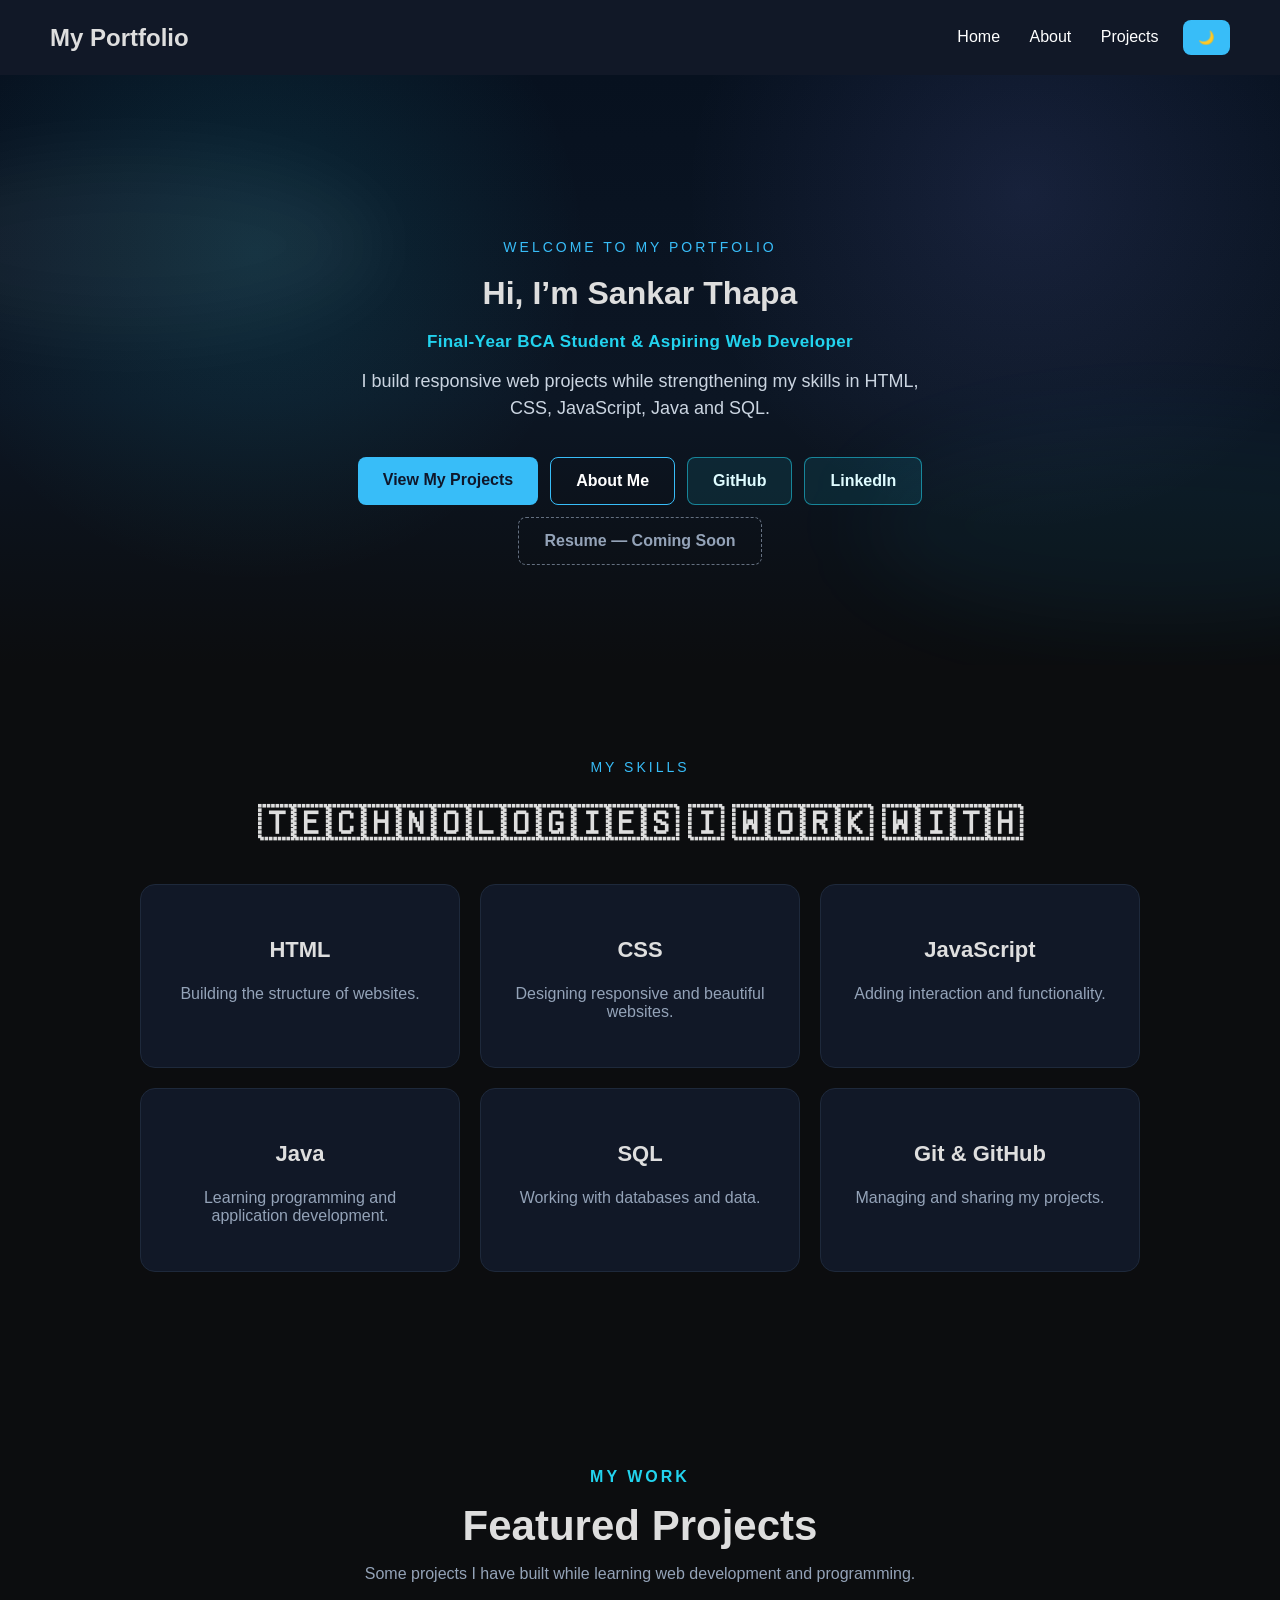
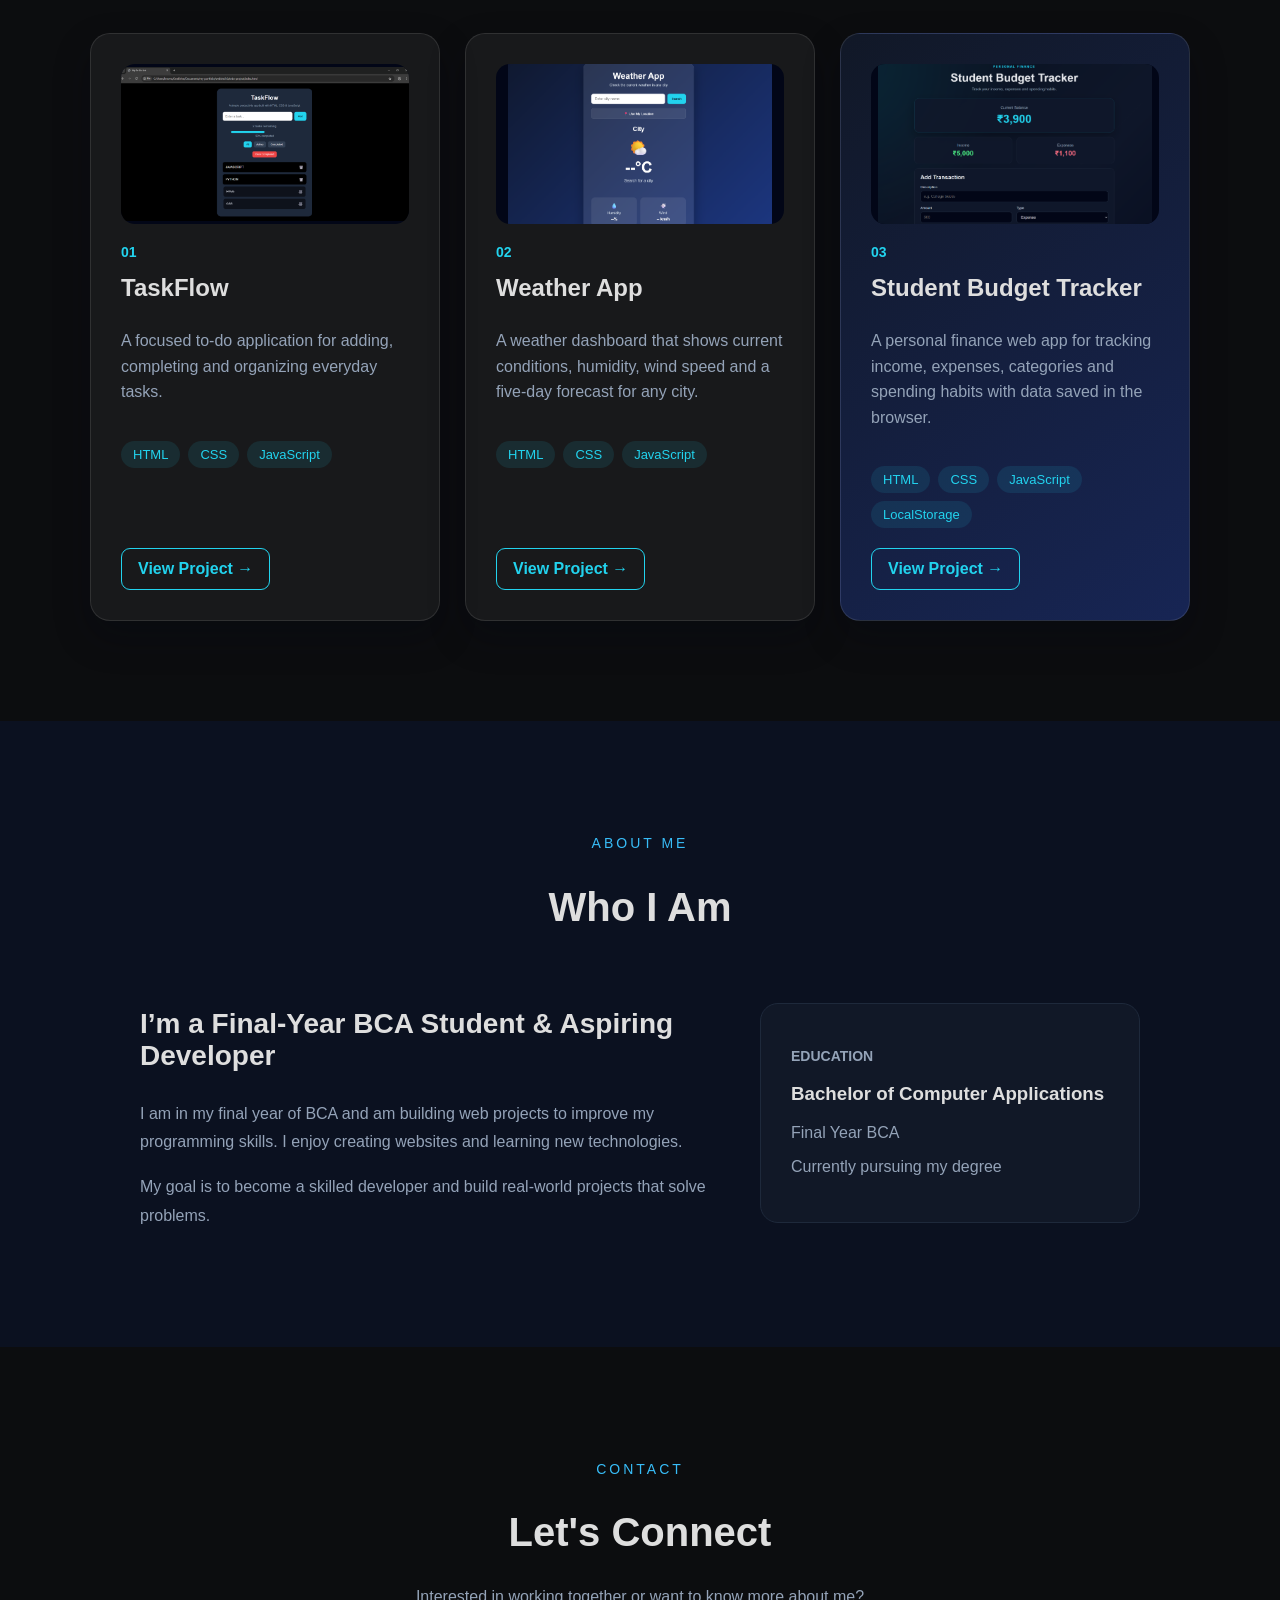
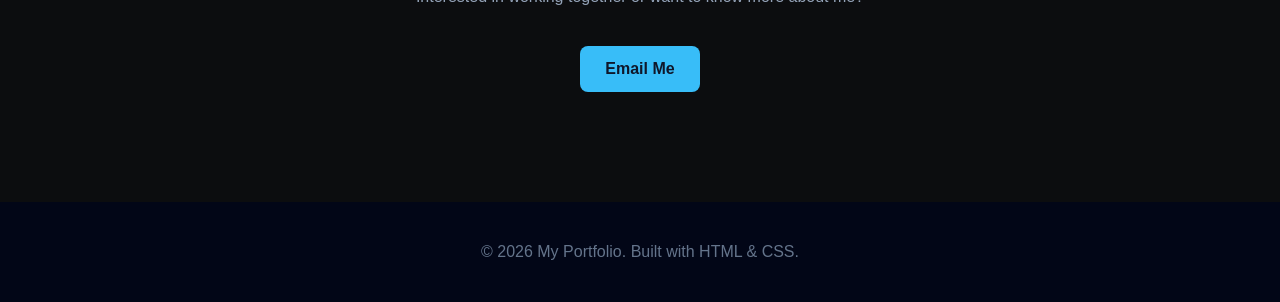
==== commit 92c1b8b1: "Add expense tracker to portfolio" ====
--- a/index.html
+++ b/index.html
@@ -99,6 +99,11 @@
 
         <!-- Project 1: TaskFlow -->
         <div class="project-card">
+            <img
+                src="images/taskflow.png"
+                alt="TaskFlow To-Do App"
+                class="project-image"
+            >
             <div class="project-number">01</div>
             <h3>TaskFlow</h3>
             <p>
@@ -117,6 +122,11 @@
 
         <!-- Project 2: Weather App -->
         <div class="project-card">
+            <img
+                src="images/weather.png"
+                alt="Weather App"
+                class="project-image"
+            >
             <div class="project-number">02</div>
             <h3>Weather App</h3>
             <p>
@@ -128,22 +138,39 @@
                 <span>CSS</span>
                 <span>JavaScript</span>
             </div>
-            <a href="../weather-app/index.html" class="project-link">
+            <a href="weather-app/index.html" class="project-link">
                 View Project →
             </a>
         </div>
 
-        <!-- Project 3: Coming Soon -->
+        <!-- Project 3 -->
         <div class="project-card">
+
+            <img
+                src="images/expense-tracker.png"
+                alt="Student Budget Tracker"
+                class="project-image"
+            >
+
             <div class="project-number">03</div>
-            <h3>More Projects Soon</h3>
-            <p>
-                I am currently learning and building more projects. Check back
-                soon to see what I create next.
-            </p>
+
+            <h3>Student Budget Tracker</h3>
+
+            <p>
+                A personal finance web app for tracking income, expenses,
+                categories and spending habits with data saved in the browser.
+            </p>
+
             <div class="tech">
-                <span>In Progress</span>
+                <span>HTML</span>
+                <span>CSS</span>
+                <span>JavaScript</span>
+                <span>LocalStorage</span>
             </div>
+
+            <a href="expense-tracker/index.html" class="project-link">
+                View Project →
+            </a>
         </div>
 
     </div>
--- a/style.css
+++ b/style.css
@@ -1,745 +1,742 @@
 body {
-    margin: 0;
-    background-color: #0c0d0f;
-    color: rgb(222, 222, 222);
-    font-family: Arial, sans-serif;
+  margin: 0;
+  background-color: #0c0d0f;
+  color: rgb(222, 222, 222);
+  font-family: Arial, sans-serif;
 }
 
 nav {
-    display: flex;
-    justify-content: space-between;
-    align-items: center;
-    padding: 20px 50px;
-    background-color: #111827;
+  display: flex;
+  justify-content: space-between;
+  align-items: center;
+  padding: 20px 50px;
+  background-color: #111827;
 }
 
 nav h2 {
-    margin: 0;
+  margin: 0;
 }
 
 nav a {
-    color: white;
-    text-decoration: none;
-    margin-left: 25px;
+  color: white;
+  text-decoration: none;
+  margin-left: 25px;
 }
 
 nav a:hover {
-    color: #29667f;
+  color: #29667f;
 }
 .hero {
-    text-align: center;
-    padding: 150px 20px 100px;
+  text-align: center;
+  padding: 150px 20px 100px;
 }
 
 .welcome {
-    color: #38bdf8;
-    font-size: 14px;
-    letter-spacing: 3px;
+  color: #38bdf8;
+  font-size: 14px;
+  letter-spacing: 3px;
 }
 
 .hero h1 {
-    font-size: 32px;
-    margin: 20px 0;
+  font-size: 32px;
+  margin: 20px 0;
 }
 
 .hero-text {
-    max-width: 600px;
-    margin: auto;
-    color: #cbd5e1;
-    font-size: 18px;
-    line-height: 1.5;
+  max-width: 600px;
+  margin: auto;
+  color: #cbd5e1;
+  font-size: 18px;
+  line-height: 1.5;
 }
 
 .hero-buttons {
-    margin-top: 35px;
+  margin-top: 35px;
 }
 
 .btn {
-    display: inline-block;
-    padding: 14px 25px;
-    margin: 10px;
-    background-color: #38bdf8;
-    color: #0f172a;
-    text-decoration: none;
-    border-radius: 8px;
-    font-weight: bold;
+  display: inline-block;
+  padding: 14px 25px;
+  margin: 10px;
+  background-color: #38bdf8;
+  color: #0f172a;
+  text-decoration: none;
+  border-radius: 8px;
+  font-weight: bold;
 }
 
 .btn:hover {
-    transform: translateY(-3px);
+  transform: translateY(-3px);
 }
 
 .secondary {
-    background-color: transparent;
-    color: white;
-    border: 1px solid #38bdf8;
+  background-color: transparent;
+  color: white;
+  border: 1px solid #38bdf8;
 }
 .skills {
-    padding: 80px 50px;
-    text-align: center;
+  padding: 80px 50px;
+  text-align: center;
 }
 
 .section-title {
-    color: #38bdf8;
-    letter-spacing: 3px;
-    font-size: 14px;
+  color: #38bdf8;
+  letter-spacing: 3px;
+  font-size: 14px;
 }
 
 .skills h2 {
-    font-size: 35px;
-    margin-bottom: 40px;
+  font-size: 35px;
+  margin-bottom: 40px;
 }
 
 .skills-container {
-    max-width: 1000px;
-    margin: auto;
-    display: grid;
-    grid-template-columns: repeat(3, 1fr);
-    gap: 20px;
+  max-width: 1000px;
+  margin: auto;
+  display: grid;
+  grid-template-columns: repeat(3, 1fr);
+  gap: 20px;
 }
 
 .skill-card {
-    background-color: #111827;
-    border: 1px solid #1e293b;
-    border-radius: 15px;
-    padding: 30px;
-    transition: 0.3s;
+  background-color: #111827;
+  border: 1px solid #1e293b;
+  border-radius: 15px;
+  padding: 30px;
+  transition: 0.3s;
 }
 
 .skill-card h3 {
-    font-size: 22px;
+  font-size: 22px;
 }
 
 .skill-card p {
-    color: #94a3b8;
+  color: #94a3b8;
 }
 
 .skill-card:hover {
-    transform: translateY(-8px);
-    border-color: #38bdf8;
+  transform: translateY(-8px);
+  border-color: #38bdf8;
 }
 .projects {
-    padding: 100px 50px;
-    text-align: center;
+  padding: 100px 50px;
+  text-align: center;
 }
 
 .projects h2 {
-    font-size: 40px;
-    margin-bottom: 50px;
+  font-size: 40px;
+  margin-bottom: 50px;
 }
 
 .projects-container {
-    max-width: 1100px;
-    margin: auto;
-    display: grid;
-    grid-template-columns: repeat(3, 1fr);
-    gap: 25px;
+  max-width: 1100px;
+  margin: auto;
+  display: grid;
+  grid-template-columns: repeat(3, 1fr);
+  gap: 25px;
 }
 
 .project-card {
-    background: #111827;
-    border: 1px solid #1e293b;
-    border-radius: 18px;
-    text-align: left;
-    transition: 0.3s;
+  background: #111827;
+  border: 1px solid #1e293b;
+  border-radius: 18px;
+  text-align: left;
+  transition: 0.3s;
 }
 
 .project-content {
-    padding: 30px;
+  padding: 30px;
 }
 
 .project-number {
-    color: #38bdf8;
-    font-weight: bold;
+  color: #38bdf8;
+  font-weight: bold;
 }
 
 .project-card h3 {
-    font-size: 24px;
+  font-size: 24px;
 }
 
 .project-card p {
-    color: #94a3b8;
-    line-height: 1.6;
+  color: #94a3b8;
+  line-height: 1.6;
 }
 
 .tech {
-    display: flex;
-    flex-wrap: wrap;
-    gap: 8px;
-    margin: 25px 0;
+  display: flex;
+  flex-wrap: wrap;
+  gap: 8px;
+  margin: 25px 0;
 }
 
 .tech span {
-    background: #1e293b;
-    color: #38bdf8;
-    padding: 6px 10px;
-    border-radius: 6px;
-    font-size: 13px;
+  background: #1e293b;
+  color: #38bdf8;
+  padding: 6px 10px;
+  border-radius: 6px;
+  font-size: 13px;
 }
 
 .project-link {
-    color: white;
-    text-decoration: none;
-    font-weight: bold;
+  color: white;
+  text-decoration: none;
+  font-weight: bold;
 }
 
 .project-link:hover {
-    color: #38bdf8;
+  color: #38bdf8;
 }
 
 .project-card:hover {
-    transform: translateY(-8px);
-    border-color: #38bdf8;
+  transform: translateY(-8px);
+  border-color: #38bdf8;
 }
 .about {
-    padding: 100px 50px;
-    background: #0b1120;
+  padding: 100px 50px;
+  background: #0b1120;
 }
 
 .about > h2,
 .about > .section-title {
-    text-align: center;
+  text-align: center;
 }
 
 .about h2 {
+  font-size: 40px;
+  margin-bottom: 50px;
+}
+
+.about-container {
+  max-width: 1000px;
+  margin: auto;
+  display: grid;
+  grid-template-columns: 1.5fr 1fr;
+  gap: 50px;
+  align-items: center;
+}
+
+.about-text h3 {
+  font-size: 28px;
+}
+
+.about-text p {
+  color: #94a3b8;
+  line-height: 1.8;
+}
+
+.education-card {
+  background: #111827;
+  border: 1px solid #1e293b;
+  padding: 30px;
+  border-radius: 18px;
+}
+
+.education-card p {
+  color: #94a3b8;
+}
+.contact {
+  padding: 100px 20px;
+  text-align: center;
+}
+
+.contact h2 {
+  font-size: 40px;
+}
+
+.contact > p:not(.section-title) {
+  color: #94a3b8;
+  margin-bottom: 30px;
+}
+footer {
+  padding: 25px;
+  text-align: center;
+  background: #020617;
+  color: #64748b;
+}
+/* Mobile Responsive Design */
+
+@media (max-width: 768px) {
+  nav {
+    padding: 20px;
+    flex-direction: column;
+    gap: 15px;
+  }
+
+  nav a {
+    margin-left: 10px;
+    margin-right: 10px;
+  }
+
+  .hero {
+    padding: 100px 20px 70px;
+  }
+
+  .hero h1 {
     font-size: 40px;
-    margin-bottom: 50px;
-}
-
-.about-container {
-    max-width: 1000px;
-    margin: auto;
-    display: grid;
-    grid-template-columns: 1.5fr 1fr;
-    gap: 50px;
-    align-items: center;
-}
-
-.about-text h3 {
-    font-size: 28px;
-}
-
-.about-text p {
-    color: #94a3b8;
-    line-height: 1.8;
-}
-
-.education-card {
-    background: #111827;
-    border: 1px solid #1e293b;
-    padding: 30px;
-    border-radius: 18px;
-}
-
-.education-card p {
-    color: #94a3b8;
-}
-.contact {
-    padding: 100px 20px;
-    text-align: center;
-}
-
-.contact h2 {
-    font-size: 40px;
-}
-
-.contact > p:not(.section-title) {
-    color: #94a3b8;
-    margin-bottom: 30px;
-}
-footer {
-    padding: 25px;
-    text-align: center;
-    background: #020617;
-    color: #64748b;
-}
-/* Mobile Responsive Design */
-
-@media (max-width: 768px) {
-
-    nav {
-        padding: 20px;
-        flex-direction: column;
-        gap: 15px;
-    }
-
-    nav a {
-        margin-left: 10px;
-        margin-right: 10px;
-    }
-
-    .hero {
-        padding: 100px 20px 70px;
-    }
-
-    .hero h1 {
-        font-size: 40px;
-    }
-
-    .hero-text {
-        font-size: 16px;
-    }
-
-    .skills {
-        padding: 70px 20px;
-    }
-
-    .skills-container {
-        grid-template-columns: 1fr;
-    }
-
-    .projects {
-        padding: 70px 20px;
-    }
-
-    .projects-container {
-        grid-template-columns: 1fr;
-    }
-
-    .about {
-        padding: 70px 20px;
-    }
-
-    .about-container {
-        grid-template-columns: 1fr;
-        gap: 30px;
-    }
-
-    .contact {
-        padding: 70px 20px;
-    }
-
+  }
+
+  .hero-text {
+    font-size: 16px;
+  }
+
+  .skills {
+    padding: 70px 20px;
+  }
+
+  .skills-container {
+    grid-template-columns: 1fr;
+  }
+
+  .projects {
+    padding: 70px 20px;
+  }
+
+  .projects-container {
+    grid-template-columns: 1fr;
+  }
+
+  .about {
+    padding: 70px 20px;
+  }
+
+  .about-container {
+    grid-template-columns: 1fr;
+    gap: 30px;
+  }
+
+  .contact {
+    padding: 70px 20px;
+  }
 }
 #theme-btn {
-    padding: 10px 15px;
-    border: none;
-    border-radius: 8px;
-    background: #38bdf8;
-    color: white;
-    cursor: pointer;
-    margin-left: 20px;
+  padding: 10px 15px;
+  border: none;
+  border-radius: 8px;
+  background: #38bdf8;
+  color: white;
+  cursor: pointer;
+  margin-left: 20px;
 }
 
 #theme-btn:hover {
-    opacity: 0.8;
+  opacity: 0.8;
 }
 .light-mode {
-    background: rgb(128, 153, 181);
-    color: black;
+  background: rgb(128, 153, 181);
+  color: black;
 }
 
 .light-mode nav {
-    background: #dddddd;
+  background: #dddddd;
 }
 
 .light-mode .skill-card,
 .light-mode .project-card,
 .light-mode .education-card {
-    background: #f0f0f0;
-    color: black;
+  background: #f0f0f0;
+  color: black;
 }
 #menu-btn {
+  display: none;
+  background: transparent;
+  color: white;
+  border: none;
+  font-size: 28px;
+  cursor: pointer;
+}
+#menu-btn {
+  display: none;
+  background: transparent;
+  color: white;
+  border: none;
+  font-size: 28px;
+  cursor: pointer;
+}
+@media (max-width: 768px) {
+  nav {
+    position: relative;
+    flex-direction: row;
+    flex-wrap: wrap;
+    padding: 20px;
+  }
+
+  #menu-btn {
+    display: block;
+    margin-left: auto;
+  }
+
+  #nav-links {
     display: none;
-    background: transparent;
-    color: white;
-    border: none;
-    font-size: 28px;
-    cursor: pointer;
-}
-#menu-btn {
-    display: none;
-    background: transparent;
-    color: white;
-    border: none;
-    font-size: 28px;
-    cursor: pointer;
-}
-@media (max-width: 768px) {
-
-    nav {
-        position: relative;
-        flex-direction: row;
-        flex-wrap: wrap;
-        padding: 20px;
-    }
-
-    #menu-btn {
-        display: block;
-        margin-left: auto;
-    }
-
-    #nav-links {
-        display: none;
-        width: 100%;
-        flex-direction: column;
-        align-items: center;
-        gap: 20px;
-        padding: 20px 0;
-    }
-
-    #nav-links.active {
-        display: flex;
-    }
-
-    nav a {
-        margin: 0;
-    }
-
-    #theme-btn {
-        margin-left: 0;
-    }
-
-    .hero {
-        padding: 80px 20px 70px;
-    }
-
-    .hero h1 {
-        font-size: 40px;
-    }
-
-    .skills-container {
-        grid-template-columns: 1fr;
-    }
-
-    .projects-container {
-        grid-template-columns: 1fr;
-    }
-
-    .about-container {
-        grid-template-columns: 1fr;
-    }
+    width: 100%;
+    flex-direction: column;
+    align-items: center;
+    gap: 20px;
+    padding: 20px 0;
+  }
+
+  #nav-links.active {
+    display: flex;
+  }
+
+  nav a {
+    margin: 0;
+  }
+
+  #theme-btn {
+    margin-left: 0;
+  }
+
+  .hero {
+    padding: 80px 20px 70px;
+  }
+
+  .hero h1 {
+    font-size: 40px;
+  }
+
+  .skills-container {
+    grid-template-columns: 1fr;
+  }
+
+  .projects-container {
+    grid-template-columns: 1fr;
+  }
+
+  .about-container {
+    grid-template-columns: 1fr;
+  }
 }
 .projects {
-    padding: 70px 15px;
+  padding: 70px 15px;
 }
 
 .projects h2 {
-    font-size: 32px;
+  font-size: 32px;
 }
 
 .projects-container {
-    grid-template-columns: 1fr;
-    gap: 20px;
+  grid-template-columns: 1fr;
+  gap: 20px;
 }
 
 .project-content {
-    padding: 25px;
+  padding: 25px;
 }
 .projects-page {
-    padding: 100px 50px;
-    text-align: center;
-    min-height: 70vh;
+  padding: 100px 50px;
+  text-align: center;
+  min-height: 70vh;
 }
 
 .projects-page h1 {
-    font-size: 50px;
-    margin: 15px 0;
+  font-size: 50px;
+  margin: 15px 0;
 }
 
 .projects-intro {
-    max-width: 600px;
-    margin: 0 auto 60px;
-    color: #94a3b8;
-    line-height: 1.7;
+  max-width: 600px;
+  margin: 0 auto 60px;
+  color: #94a3b8;
+  line-height: 1.7;
 }
 .projects-page {
-    padding: 70px 15px;
+  padding: 70px 15px;
 }
 
 .projects-page h1 {
-    font-size: 38px;
+  font-size: 38px;
 }
 
 .projects-intro {
-    font-size: 16px;
+  font-size: 16px;
 }
 .projects {
-    padding: 100px 50px;
-    text-align: center;
+  padding: 100px 50px;
+  text-align: center;
 }
 
 .section-label {
-    color: #22d3ee;
-    font-weight: bold;
-    letter-spacing: 3px;
+  color: #22d3ee;
+  font-weight: bold;
+  letter-spacing: 3px;
 }
 
 .projects h2 {
-    font-size: 42px;
-    margin: 15px 0;
+  font-size: 42px;
+  margin: 15px 0;
 }
 
 .section-description {
-    max-width: 600px;
-    margin: 0 auto 50px;
-    color: #94a3b8;
+  max-width: 600px;
+  margin: 0 auto 50px;
+  color: #94a3b8;
 }
 
 .projects-container {
-    max-width: 1100px;
-    margin: auto;
-
-    display: grid;
-    grid-template-columns: repeat(3, 1fr);
-
-    gap: 25px;
+  max-width: 1100px;
+  margin: auto;
+
+  display: grid;
+  grid-template-columns: repeat(3, 1fr);
+
+  gap: 25px;
 }
 
 .project-card {
-    padding: 30px;
-    text-align: left;
-
-    background: rgba(255, 255, 255, 0.05);
-
-    border: 1px solid rgba(255, 255, 255, 0.1);
-
-    border-radius: 20px;
-
-    transition: 0.3s;
+  padding: 30px;
+  text-align: left;
+
+  background: rgba(255, 255, 255, 0.05);
+
+  border: 1px solid rgba(255, 255, 255, 0.1);
+
+  border-radius: 20px;
+
+  transition: 0.3s;
 }
 
 .project-card:hover {
-    transform: translateY(-10px);
+  transform: translateY(-10px);
 }
 
 .project-number {
-    color: #22d3ee;
-    font-size: 14px;
-    font-weight: bold;
+  color: #22d3ee;
+  font-size: 14px;
+  font-weight: bold;
 }
 
 .project-card h3 {
-    font-size: 24px;
-    margin: 15px 0;
+  font-size: 24px;
+  margin: 15px 0;
 }
 
 .project-card p {
-    color: #94a3b8;
-    line-height: 1.6;
+  color: #94a3b8;
+  line-height: 1.6;
 }
 
 .tech {
-    display: flex;
-    flex-wrap: wrap;
-    gap: 8px;
-    margin: 20px 0;
+  display: flex;
+  flex-wrap: wrap;
+  gap: 8px;
+  margin: 20px 0;
 }
 
 .tech span {
-    padding: 6px 12px;
-
-    border-radius: 20px;
-
-    background: rgba(34, 211, 238, 0.1);
-
-    color: #22d3ee;
-
-    font-size: 13px;
+  padding: 6px 12px;
+
+  border-radius: 20px;
+
+  background: rgba(34, 211, 238, 0.1);
+
+  color: #22d3ee;
+
+  font-size: 13px;
 }
 
 .project-link {
-    color: #22d3ee;
-    text-decoration: none;
-    font-weight: bold;
+  color: #22d3ee;
+  text-decoration: none;
+  font-weight: bold;
 }
 /* =========================
    PROJECTS PAGE
 ========================= */
 
 .projects-page {
-    min-height: 80vh;
-    padding: 100px 50px;
-    text-align: center;
+  min-height: 80vh;
+  padding: 100px 50px;
+  text-align: center;
 }
 
 .projects-page h1 {
-    font-size: 52px;
-    margin: 15px 0;
+  font-size: 52px;
+  margin: 15px 0;
 }
 
 .projects-intro {
-    max-width: 650px;
-    margin: 0 auto 60px;
-    color: #94a3b8;
-    line-height: 1.7;
+  max-width: 650px;
+  margin: 0 auto 60px;
+  color: #94a3b8;
+  line-height: 1.7;
 }
 
 .projects-page .projects-container {
-    max-width: 1100px;
-    margin: 0 auto;
-
-    display: grid;
-    grid-template-columns: repeat(3, 1fr);
-
-    gap: 25px;
+  max-width: 1100px;
+  margin: 0 auto;
+
+  display: grid;
+  grid-template-columns: repeat(3, 1fr);
+
+  gap: 25px;
 }
 
 .projects-page .project-card {
-    padding: 30px;
-    text-align: left;
-
-    background: rgba(255, 255, 255, 0.05);
-
-    border: 1px solid rgba(255, 255, 255, 0.1);
-
-    border-radius: 20px;
-
-    transition: 0.3s ease;
+  padding: 30px;
+  text-align: left;
+
+  background: rgba(255, 255, 255, 0.05);
+
+  border: 1px solid rgba(255, 255, 255, 0.1);
+
+  border-radius: 20px;
+
+  transition: 0.3s ease;
 }
 
 .projects-page .project-card:hover {
-    transform: translateY(-8px);
+  transform: translateY(-8px);
 }
 
 .projects-page .project-number {
-    color: #22d3ee;
-    font-weight: bold;
-    font-size: 14px;
+  color: #22d3ee;
+  font-weight: bold;
+  font-size: 14px;
 }
 
 .projects-page .project-card h2 {
-    margin: 15px 0;
+  margin: 15px 0;
 }
 
 .projects-page .project-card p {
-    color: #94a3b8;
-    line-height: 1.6;
+  color: #94a3b8;
+  line-height: 1.6;
 }
 
 .projects-page .tech {
-    display: flex;
-    flex-wrap: wrap;
-    gap: 8px;
-    margin: 20px 0;
+  display: flex;
+  flex-wrap: wrap;
+  gap: 8px;
+  margin: 20px 0;
 }
 
 .projects-page .tech span {
-    padding: 6px 12px;
-
-    border-radius: 20px;
-
-    background: rgba(34, 211, 238, 0.1);
-
-    color: #22d3ee;
-
-    font-size: 13px;
+  padding: 6px 12px;
+
+  border-radius: 20px;
+
+  background: rgba(34, 211, 238, 0.1);
+
+  color: #22d3ee;
+
+  font-size: 13px;
 }
 
 .projects-page .project-link {
-    color: #22d3ee;
-    text-decoration: none;
-    font-weight: bold;
+  color: #22d3ee;
+  text-decoration: none;
+  font-weight: bold;
 }
 
 .projects-page .project-link:hover {
-    text-decoration: underline;
+  text-decoration: underline;
 }
 .projects-page {
-    padding: 70px 15px;
+  padding: 70px 15px;
 }
 
 .projects-page h1 {
-    font-size: 38px;
+  font-size: 38px;
 }
 
 .projects-intro {
-    font-size: 16px;
-    margin-bottom: 40px;
+  font-size: 16px;
+  margin-bottom: 40px;
 }
 
 .projects-page .projects-container {
-    grid-template-columns: 1fr;
+  grid-template-columns: 1fr;
 }
 
 .projects-page .project-card {
-    padding: 25px;
+  padding: 25px;
 }
 .project-buttons {
-    display: flex;
-    align-items: center;
-    gap: 15px;
-    margin-top: 20px;
+  display: flex;
+  align-items: center;
+  gap: 15px;
+  margin-top: 20px;
 }
 
 .github-link {
-    display: inline-block;
-    padding: 8px 14px;
-
-    border: 1px solid rgba(255, 255, 255, 0.2);
-    border-radius: 8px;
-
-    color: white;
-    text-decoration: none;
-
-    transition: 0.3s;
+  display: inline-block;
+  padding: 8px 14px;
+
+  border: 1px solid rgba(255, 255, 255, 0.2);
+  border-radius: 8px;
+
+  color: white;
+  text-decoration: none;
+
+  transition: 0.3s;
 }
 
 .github-link:hover {
-    border-color: #22d3ee;
-    color: #22d3ee;
+  border-color: #22d3ee;
+  color: #22d3ee;
 }
 .project-buttons {
-    flex-wrap: wrap;
+  flex-wrap: wrap;
 }
 
 .project-links {
-    display: flex;
-    gap: 15px;
-    margin-top: 20px;
+  display: flex;
+  gap: 15px;
+  margin-top: 20px;
 }
 
 .project-links a {
-    color: #00ffff;
-    text-decoration: none;
-    font-weight: 600;
-    transition: 0.3s ease;
+  color: #00ffff;
+  text-decoration: none;
+  font-weight: 600;
+  transition: 0.3s ease;
 }
 
 .project-links a:hover {
-    color: #ffffff;
-    text-decoration: underline;
+  color: #ffffff;
+  text-decoration: underline;
 }
 
 .project-links {
-    display: flex;
-    gap: 15px;
-    margin-top: 20px;
+  display: flex;
+  gap: 15px;
+  margin-top: 20px;
 }
 
 .project-links a {
-    display: inline-block;
-    padding: 10px 18px;
-    border: 1px solid #00ffff;
-    border-radius: 8px;
-    color: #00ffff;
-    text-decoration: none;
-    font-weight: 600;
-    transition: 0.3s ease;
+  display: inline-block;
+  padding: 10px 18px;
+  border: 1px solid #00ffff;
+  border-radius: 8px;
+  color: #00ffff;
+  text-decoration: none;
+  font-weight: 600;
+  transition: 0.3s ease;
 }
 
 .project-links a:hover {
-    background: #00ffff;
-    color: #111;
-    box-shadow: 0 0 15px #00ffff;
+  background: #00ffff;
+  color: #111;
+  box-shadow: 0 0 15px #00ffff;
 }
 
 /* Light theme contrast overrides */
 .light-mode nav a,
 .light-mode #menu-btn {
-    color: #0f172a;
+  color: #0f172a;
 }
 
 .light-mode .secondary {
-    color: #0f172a;
+  color: #0f172a;
 }
 
 .light-mode .about {
-    background: #e2e8f0;
+  background: #e2e8f0;
 }
 
 .light-mode footer {
-    background: #cbd5e1;
-    color: #334155;
+  background: #cbd5e1;
+  color: #334155;
 }
 
 .light-mode .hero-text,
@@ -750,223 +747,394 @@
 .light-mode .contact > p:not(.section-title),
 .light-mode .section-description,
 .light-mode .projects-intro {
-    color: #475569;
+  color: #475569;
 }
 
 .light-mode .tech span {
-    background: #dbeafe;
-    color: #075985;
+  background: #dbeafe;
+  color: #075985;
 }
 
 .light-mode .project-link {
-    color: #075985;
+  color: #075985;
 }
 
 /* Featured project polish */
 .projects .project-card {
-    position: relative;
-    display: flex;
-    min-height: 350px;
-    padding: 30px;
-    flex-direction: column;
-    overflow: hidden;
-    box-shadow: 0 16px 36px rgba(2, 6, 23, 0.28);
+  position: relative;
+  display: flex;
+  min-height: 350px;
+  padding: 30px;
+  flex-direction: column;
+  overflow: hidden;
+  box-shadow: 0 16px 36px rgba(2, 6, 23, 0.28);
 }
 
 .projects .project-card::before {
-    position: absolute;
-    top: 0;
-    right: 0;
-    left: 0;
-    height: 4px;
-    content: "";
-    background: linear-gradient(90deg, #22d3ee, #818cf8);
-    transform: scaleX(0);
-    transform-origin: left;
-    transition: transform 0.3s ease;
+  position: absolute;
+  top: 0;
+  right: 0;
+  left: 0;
+  height: 4px;
+  content: "";
+  background: linear-gradient(90deg, #22d3ee, #818cf8);
+  transform: scaleX(0);
+  transform-origin: left;
+  transition: transform 0.3s ease;
 }
 
 .projects .project-card:hover::before {
-    transform: scaleX(1);
+  transform: scaleX(1);
 }
 
 .projects .project-card h3 {
-    margin: 14px 0 10px;
+  margin: 14px 0 10px;
 }
 
 .projects .project-card .project-link {
-    width: fit-content;
-    margin-top: auto;
-    padding: 11px 16px;
-    border: 1px solid #22d3ee;
-    border-radius: 9px;
-    color: #22d3ee;
-    transition: background 0.25s ease, color 0.25s ease, transform 0.25s ease;
+  width: fit-content;
+  margin-top: auto;
+  padding: 11px 16px;
+  border: 1px solid #22d3ee;
+  border-radius: 9px;
+  color: #22d3ee;
+  transition:
+    background 0.25s ease,
+    color 0.25s ease,
+    transform 0.25s ease;
 }
 
 .projects .project-card .project-link:hover {
-    background: #22d3ee;
-    color: #0f172a;
-    transform: translateX(4px);
+  background: #22d3ee;
+  color: #0f172a;
+  transform: translateX(4px);
 }
 
 .projects .project-card:last-child {
-    background: linear-gradient(145deg, #111827, #172554);
+  background: linear-gradient(145deg, #111827, #172554);
 }
 
 .light-mode .projects .project-card .project-link {
-    color: #075985;
-    border-color: #075985;
+  color: #075985;
+  border-color: #075985;
 }
 
 .light-mode .projects .project-card .project-link:hover {
-    background: #075985;
-    color: #ffffff;
+  background: #075985;
+  color: #ffffff;
 }
 
 /* Projects page: responsive layout and richer project cards */
 .projects-page {
-    background:
-        radial-gradient(circle at 10% 10%, rgba(34, 211, 238, 0.12), transparent 30%),
-        radial-gradient(circle at 90% 20%, rgba(129, 140, 248, 0.12), transparent 28%);
+  background:
+    radial-gradient(
+      circle at 10% 10%,
+      rgba(34, 211, 238, 0.12),
+      transparent 30%
+    ),
+    radial-gradient(
+      circle at 90% 20%,
+      rgba(129, 140, 248, 0.12),
+      transparent 28%
+    );
 }
 
 .projects-page .projects-container {
-    grid-template-columns: repeat(2, minmax(0, 1fr));
-    max-width: 1000px;
-    align-items: stretch;
+  grid-template-columns: repeat(2, minmax(0, 1fr));
+  max-width: 1000px;
+  align-items: stretch;
 }
 
 .projects-page .project-card {
-    position: relative;
-    display: flex;
-    min-height: 330px;
-    flex-direction: column;
-    border-color: rgba(34, 211, 238, 0.22);
-    box-shadow: 0 18px 40px rgba(2, 6, 23, 0.28);
+  position: relative;
+  display: flex;
+  min-height: 330px;
+  flex-direction: column;
+  border-color: rgba(34, 211, 238, 0.22);
+  box-shadow: 0 18px 40px rgba(2, 6, 23, 0.28);
 }
 
 .projects-page .project-card::before {
-    position: absolute;
-    top: 0;
-    right: 22px;
-    left: 22px;
-    height: 3px;
-    border-radius: 0 0 999px 999px;
-    content: "";
-    background: linear-gradient(90deg, #22d3ee, #818cf8);
+  position: absolute;
+  top: 0;
+  right: 22px;
+  left: 22px;
+  height: 3px;
+  border-radius: 0 0 999px 999px;
+  content: "";
+  background: linear-gradient(90deg, #22d3ee, #818cf8);
 }
 
 .projects-page .project-card h2 {
-    font-size: 28px;
+  font-size: 28px;
 }
 
 .projects-page .project-links,
 .projects-page .project-buttons {
-    margin-top: auto;
+  margin-top: auto;
 }
 
 .projects-page .project-links a,
 .projects-page .project-buttons a {
-    padding: 11px 18px;
-    border: 1px solid #22d3ee;
-    border-radius: 9px;
-    color: #22d3ee;
+  padding: 11px 18px;
+  border: 1px solid #22d3ee;
+  border-radius: 9px;
+  color: #22d3ee;
 }
 
 .projects-page .project-links a:hover,
 .projects-page .project-buttons a:hover {
-    background: #22d3ee;
-    color: #0f172a;
-    box-shadow: 0 0 20px rgba(34, 211, 238, 0.38);
-    text-decoration: none;
+  background: #22d3ee;
+  color: #0f172a;
+  box-shadow: 0 0 20px rgba(34, 211, 238, 0.38);
+  text-decoration: none;
 }
 
 .light-mode .projects-page {
-    background:
-        radial-gradient(circle at 10% 10%, rgba(14, 165, 233, 0.16), transparent 30%),
-        #f8fafc;
+  background:
+    radial-gradient(
+      circle at 10% 10%,
+      rgba(14, 165, 233, 0.16),
+      transparent 30%
+    ),
+    #f8fafc;
 }
 
 @media (max-width: 700px) {
-    .projects-page .projects-container {
-        grid-template-columns: 1fr;
-    }
-
-    .projects-page .project-card {
-        min-height: 0;
-    }
+  .projects-page .projects-container {
+    grid-template-columns: 1fr;
+  }
+
+  .projects-page .project-card {
+    min-height: 0;
+  }
 }
 
 /* Portfolio identity and professional profile links */
 .hero-role {
-    margin: 0 0 16px;
-    color: #22d3ee;
-    font-size: 17px;
-    font-weight: 700;
-    letter-spacing: 0.4px;
+  margin: 0 0 16px;
+  color: #22d3ee;
+  font-size: 17px;
+  font-weight: 700;
+  letter-spacing: 0.4px;
 }
 
 .hero-buttons {
-    display: flex;
-    max-width: 760px;
-    margin: 35px auto 0;
-    flex-wrap: wrap;
-    justify-content: center;
-    gap: 12px;
+  display: flex;
+  max-width: 760px;
+  margin: 35px auto 0;
+  flex-wrap: wrap;
+  justify-content: center;
+  gap: 12px;
 }
 
 .hero-buttons .btn {
-    margin: 0;
+  margin: 0;
 }
 
 .social-btn {
-    border: 1px solid rgba(34, 211, 238, 0.55);
-    background: rgba(34, 211, 238, 0.1);
-    color: #dffcff;
+  border: 1px solid rgba(34, 211, 238, 0.55);
+  background: rgba(34, 211, 238, 0.1);
+  color: #dffcff;
 }
 
 .social-btn:hover {
-    background: #22d3ee;
-    color: #0f172a;
+  background: #22d3ee;
+  color: #0f172a;
 }
 
 .resume-soon {
-    border: 1px dashed rgba(148, 163, 184, 0.65);
-    background: transparent;
-    color: #94a3b8;
-    cursor: not-allowed;
+  border: 1px dashed rgba(148, 163, 184, 0.65);
+  background: transparent;
+  color: #94a3b8;
+  cursor: not-allowed;
 }
 
 .light-mode .hero-role {
-    color: #075985;
+  color: #075985;
 }
 
 .light-mode .social-btn {
-    border-color: #075985;
-    background: #e0f2fe;
-    color: #075985;
+  border-color: #075985;
+  background: #e0f2fe;
+  color: #075985;
 }
 
 .light-mode .social-btn:hover {
-    background: #075985;
-    color: #ffffff;
+  background: #075985;
+  color: #ffffff;
 }
 
 @media (max-width: 520px) {
-    .hero-buttons .btn {
-        width: 100%;
-        max-width: 280px;
-    }
+  .hero-buttons .btn {
+    width: 100%;
+    max-width: 280px;
+  }
 }
 
 .project-image {
-    width: 100%;
-    height: 160px;
-    object-fit: contain;
-    object-position: center;
-    background: #020617;
-    border-radius: 14px;
-    margin-bottom: 20px;
-    display: block;
-}+  width: 100%;
+  height: 160px;
+  object-fit: contain;
+  object-position: center;
+  background: #020617;
+  border-radius: 14px;
+  margin-bottom: 20px;
+  display: block;
+}
+/* =================================
+   NATURE CLOUD HERO BACKGROUND
+   ================================= */
+
+.hero {
+  position: relative;
+  overflow: hidden;
+  isolation: isolate;
+
+  background:
+    radial-gradient(
+      circle at 20% 30%,
+      rgba(34, 211, 238, 0.12),
+      transparent 30%
+    ),
+    radial-gradient(
+      circle at 80% 20%,
+      rgba(129, 140, 248, 0.12),
+      transparent 30%
+    ),
+    linear-gradient(180deg, #07111f 0%, #0c1624 55%, #0c0d0f 100%);
+}
+
+/* Soft cloud-like glow */
+.hero::before {
+  content: "";
+  position: absolute;
+
+  width: 500px;
+  height: 180px;
+
+  top: 80px;
+  left: -120px;
+
+  background: rgba(255, 255, 255, 0.045);
+
+  border-radius: 50%;
+
+  filter: blur(35px);
+
+  animation: cloudFloat 12s ease-in-out infinite;
+
+  z-index: -1;
+}
+
+/* Second cloud */
+.hero::after {
+  content: "";
+
+  position: absolute;
+
+  width: 600px;
+  height: 200px;
+
+  right: -180px;
+  bottom: 40px;
+
+  background: rgba(34, 211, 238, 0.045);
+
+  border-radius: 50%;
+
+  filter: blur(40px);
+
+  animation: cloudFloatReverse 15s ease-in-out infinite;
+
+  z-index: -1;
+}
+
+/* Cloud movement */
+@keyframes cloudFloat {
+  0%,
+  100% {
+    transform: translateX(0) translateY(0);
+  }
+
+  50% {
+    transform: translateX(80px) translateY(20px);
+  }
+}
+
+@keyframes cloudFloatReverse {
+  0%,
+  100% {
+    transform: translateX(0) translateY(0);
+  }
+
+  50% {
+    transform: translateX(-100px) translateY(-15px);
+  }
+}
+
+/* Keep hero content above the background */
+.hero > * {
+  position: relative;
+  z-index: 1;
+}
+/* =================================
+   SOFT CLOUD LAYERS
+   ================================= */
+
+.hero {
+  --cloud-white: rgba(255, 255, 255, 0.035);
+}
+
+/* Cloud 1 */
+.hero .cloud-one {
+  position: absolute;
+  width: 260px;
+  height: 85px;
+  left: 8%;
+  top: 110px;
+  background: var(--cloud-white);
+  border-radius: 100px;
+  filter: blur(8px);
+  opacity: 0.8;
+  animation: cloudDrift 18s ease-in-out infinite;
+  z-index: 0;
+}
+
+/* Cloud 2 */
+.hero .cloud-two {
+  position: absolute;
+  width: 340px;
+  height: 100px;
+  right: 5%;
+  top: 190px;
+  background: var(--cloud-white);
+  border-radius: 100px;
+  filter: blur(10px);
+  opacity: 0.6;
+  animation: cloudDriftReverse 22s ease-in-out infinite;
+  z-index: 0;
+}
+
+/* Cloud movement */
+@keyframes cloudDrift {
+  0%,
+  100% {
+    transform: translateX(0);
+  }
+
+  50% {
+    transform: translateX(70px);
+  }
+}
+
+@keyframes cloudDriftReverse {
+  0%,
+  100% {
+    transform: translateX(0);
+  }
+
+  50% {
+    transform: translateX(-80px);
+  }
+}
